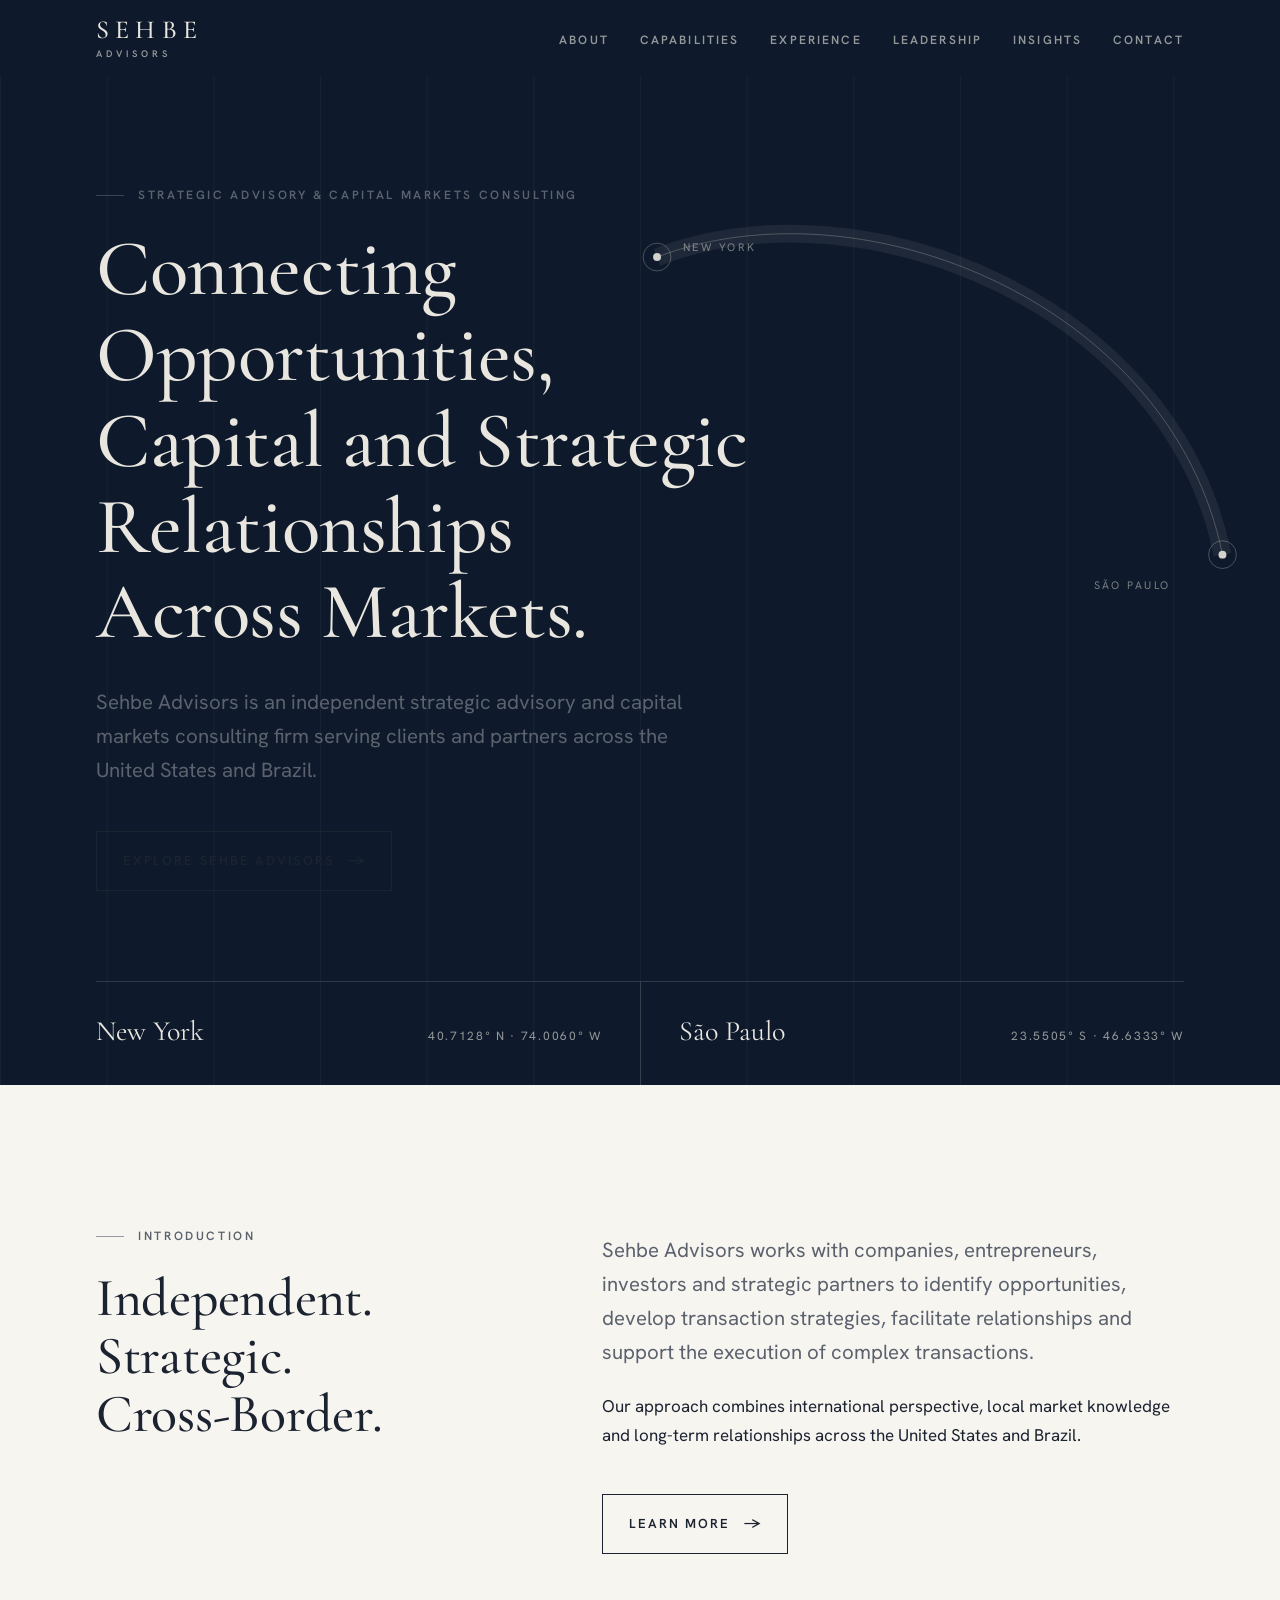
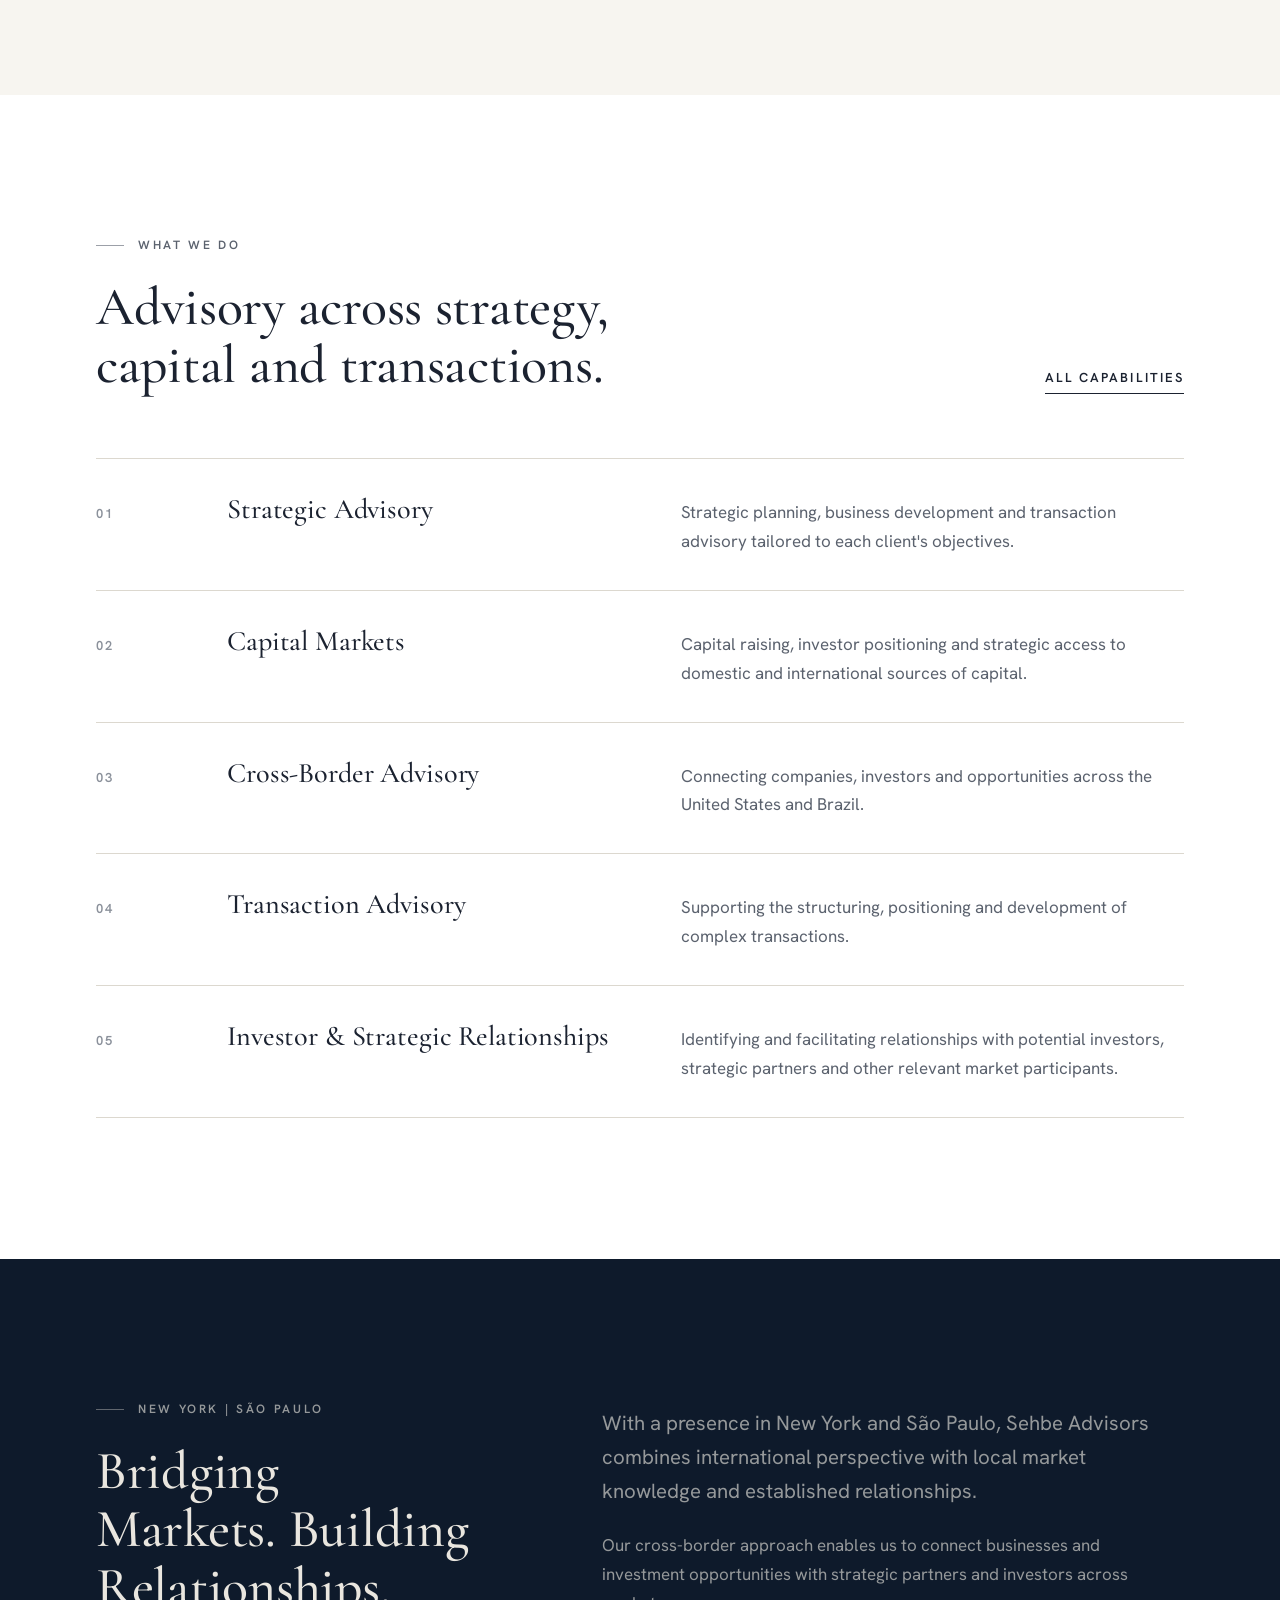
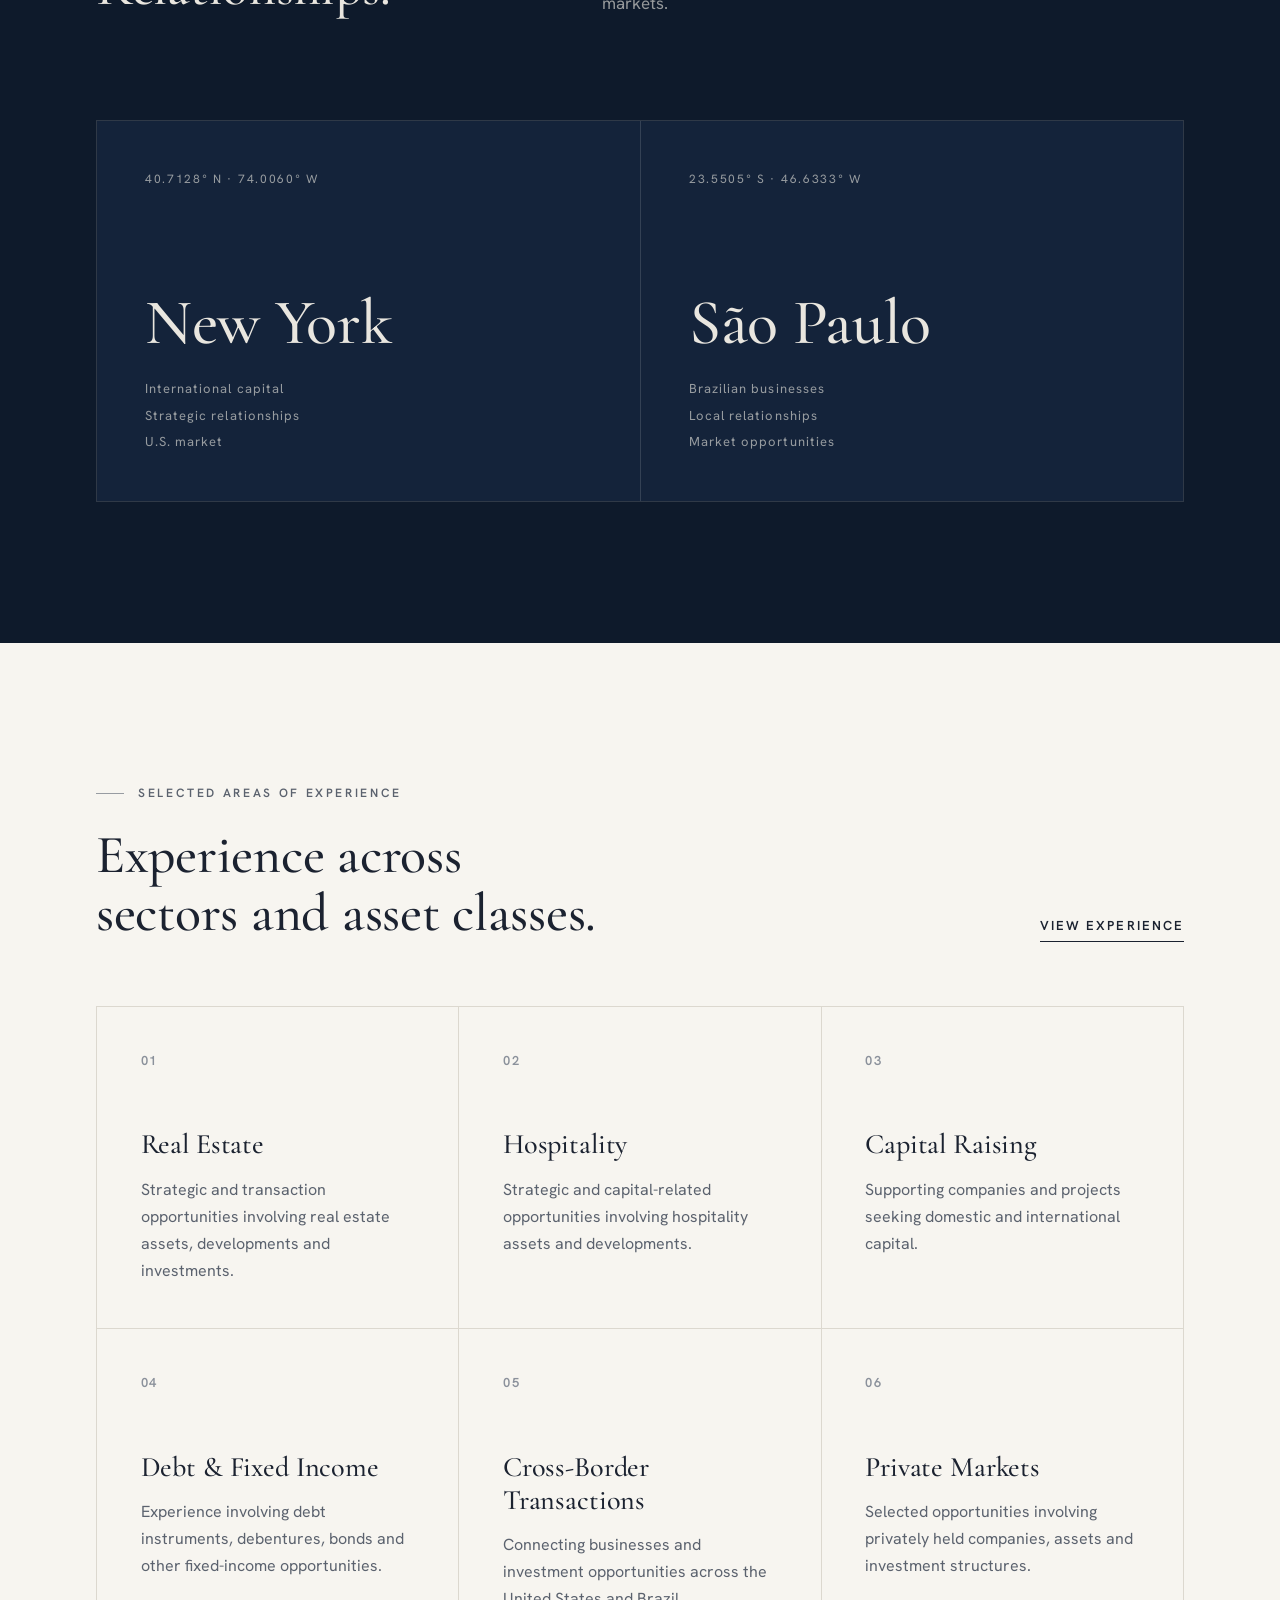
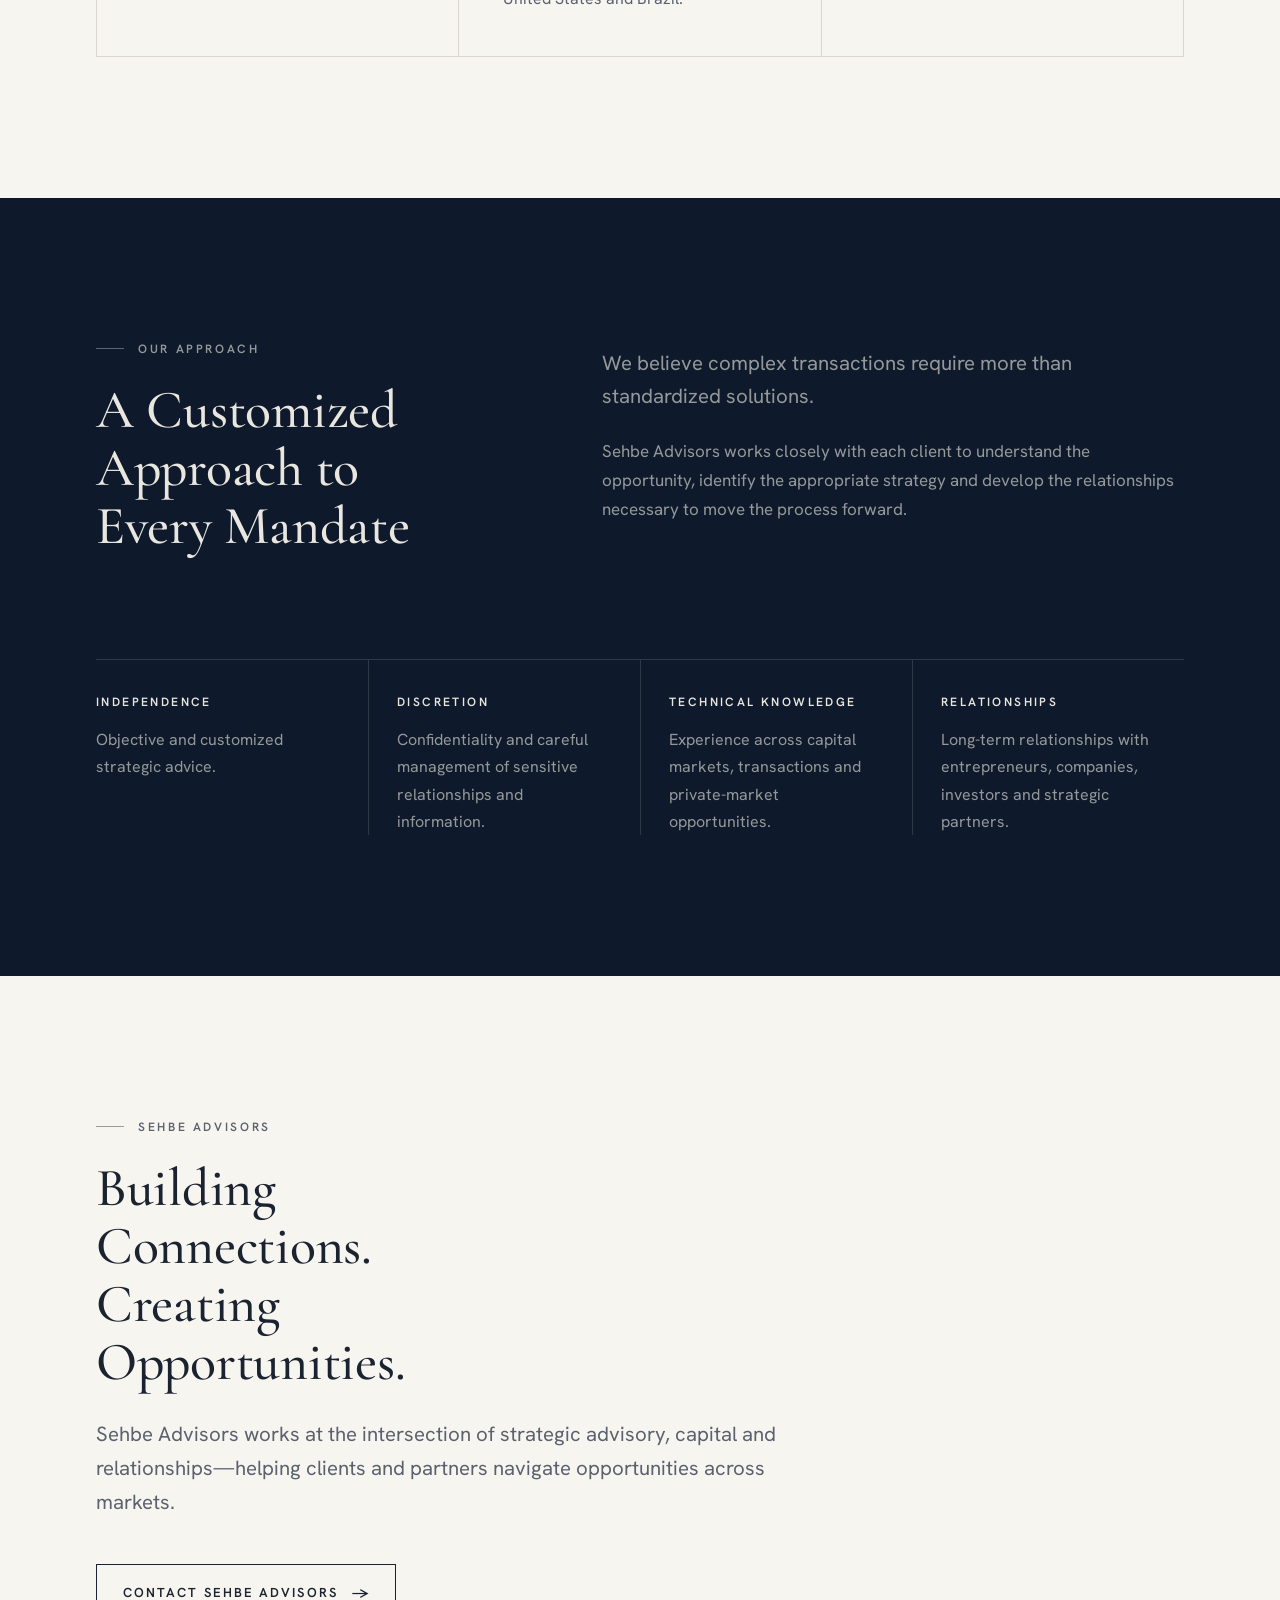
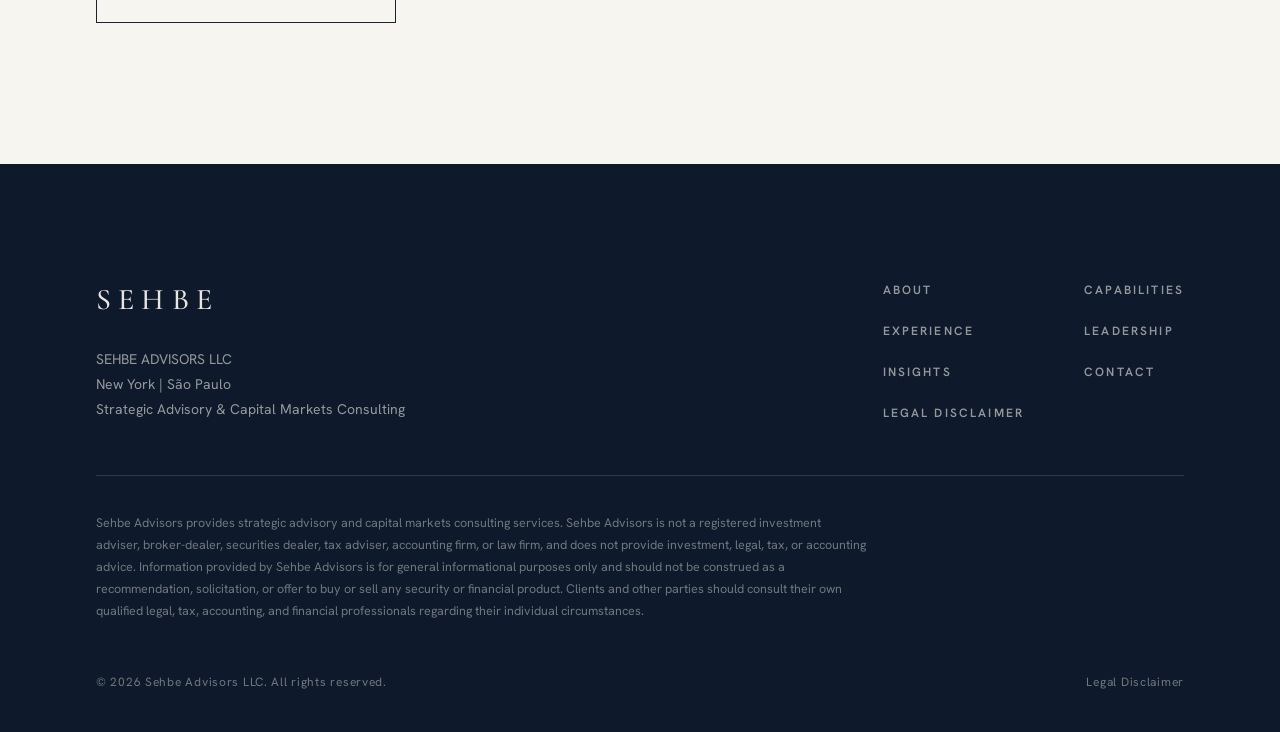
==== index.html @ ec067762 "Initial Sehbe Advisors site Co-Authored-By: Claude Opus 5.5 <noreply@anthropic.com>" ====
<!doctype html>
<html lang="en">
<head>
  <meta charset="utf-8">
  <meta name="viewport" content="width=device-width, initial-scale=1">
  <title>Sehbe Advisors | Strategic Advisory & Capital Markets Consulting</title>
  <meta name="description" content="Sehbe Advisors is an independent strategic advisory and capital markets consulting firm serving clients and partners across the United States and Brazil.">
  <meta property="og:title" content="Sehbe Advisors | Strategic Advisory & Capital Markets Consulting">
  <meta property="og:description" content="Sehbe Advisors is an independent strategic advisory and capital markets consulting firm serving clients and partners across the United States and Brazil.">
  <meta property="og:type" content="website">
  <meta name="theme-color" content="#0e1a2b">
  <link rel="icon" href="assets/favicon.svg" type="image/svg+xml">
  <link rel="preconnect" href="https://fonts.googleapis.com">
  <link rel="preconnect" href="https://fonts.gstatic.com" crossorigin>
  <link href="https://fonts.googleapis.com/css2?family=Cormorant+Garamond:wght@400;500;600&family=Hanken+Grotesk:wght@400;500;600&display=swap" rel="stylesheet">
  <link rel="stylesheet" href="assets/styles.css">
</head>
<body>
  <header class="site-header">
    <div class="wrap">
      <a class="brand" href="index.html" aria-label="Sehbe Advisors home">
        <span class="brand-name">SEHBE</span>
        <span class="brand-sub">ADVISORS</span>
      </a>
      <button class="menu-toggle" aria-label="Menu" aria-expanded="false" aria-controls="site-nav"><span></span><span></span><span></span></button>
      <nav class="nav" id="site-nav" aria-label="Primary">
        <ul>
          <li><a href="about.html">About</a></li>
          <li><a href="capabilities.html">Capabilities</a></li>
          <li><a href="experience.html">Experience</a></li>
          <li><a href="leadership.html">Leadership</a></li>
          <li><a href="insights.html">Insights</a></li>
          <li><a href="contact.html">Contact</a></li>
        </ul>
      </nav>
    </div>
  </header>

  <main>
    <section class="hero">
      <svg class="hero-arc" viewBox="0 0 800 520" fill="none" aria-hidden="true">
        <path d="M120 120 C 330 40, 640 170, 690 420" stroke="rgba(233,230,223,0.28)" stroke-width="1"/>
        <path d="M120 120 C 330 40, 640 170, 690 420" stroke="rgba(233,230,223,0.08)" stroke-width="18"/>
        <circle cx="120" cy="120" r="4" fill="#e9e6df"/>
        <circle cx="120" cy="120" r="14" stroke="rgba(233,230,223,0.3)"/>
        <circle cx="690" cy="420" r="4" fill="#e9e6df"/>
        <circle cx="690" cy="420" r="14" stroke="rgba(233,230,223,0.3)"/>
        <text x="146" y="114" fill="rgba(233,230,223,0.55)" font-family="Hanken Grotesk, sans-serif" font-size="11" letter-spacing="2.5">NEW YORK</text>
        <text x="560" y="455" fill="rgba(233,230,223,0.55)" font-family="Hanken Grotesk, sans-serif" font-size="11" letter-spacing="2.5">SÃO PAULO</text>
      </svg>
      <div class="wrap">
        <p class="eyebrow">Strategic Advisory &amp; Capital Markets Consulting</p>
        <h1>Connecting Opportunities, Capital and Strategic Relationships Across Markets.</h1>
        <p class="lead">Sehbe Advisors is an independent strategic advisory and capital markets consulting firm serving clients and partners across the United States and Brazil.</p>
        <a class="btn" href="#introduction">Explore Sehbe Advisors</a>
        <div class="hero-cities">
          <div><span class="city">New York</span><span class="coord">40.7128° N · 74.0060° W</span></div>
          <div><span class="city">São Paulo</span><span class="coord">23.5505° S · 46.6333° W</span></div>
        </div>
      </div>
    </section>

    <section class="section" id="introduction">
      <div class="wrap split">
        <div class="reveal">
          <p class="eyebrow">Introduction</p>
          <h2>Independent. Strategic. Cross-Border.</h2>
        </div>
        <div class="body reveal">
          <p class="lead">Sehbe Advisors works with companies, entrepreneurs, investors and strategic partners to identify opportunities, develop transaction strategies, facilitate relationships and support the execution of complex transactions.</p>
          <p>Our approach combines international perspective, local market knowledge and long-term relationships across the United States and Brazil.</p>
          <a class="btn" href="about.html">Learn More</a>
        </div>
      </div>
    </section>

    <section class="section white">
      <div class="wrap">
        <div class="section-head reveal">
          <div><p class="eyebrow">What We Do</p><h2>Advisory across strategy, capital and transactions.</h2></div>
          <a class="text-link" href="capabilities.html">All Capabilities</a>
        </div>
      <ul class="index-list">
        <li class="reveal"><span class="num">01</span><h3>Strategic Advisory</h3><p>Strategic planning, business development and transaction advisory tailored to each client's objectives.</p></li>
        <li class="reveal"><span class="num">02</span><h3>Capital Markets</h3><p>Capital raising, investor positioning and strategic access to domestic and international sources of capital.</p></li>
        <li class="reveal"><span class="num">03</span><h3>Cross-Border Advisory</h3><p>Connecting companies, investors and opportunities across the United States and Brazil.</p></li>
        <li class="reveal"><span class="num">04</span><h3>Transaction Advisory</h3><p>Supporting the structuring, positioning and development of complex transactions.</p></li>
        <li class="reveal"><span class="num">05</span><h3>Investor &amp; Strategic Relationships</h3><p>Identifying and facilitating relationships with potential investors, strategic partners and other relevant market participants.</p></li>
      </ul>
      </div>
    </section>

    <section class="section dark">
      <div class="wrap">
        <div class="split">
          <div class="reveal">
            <p class="eyebrow">New York | São Paulo</p>
            <h2>Bridging Markets. Building Relationships.</h2>
          </div>
          <div class="body reveal">
            <p class="lead">With a presence in New York and São Paulo, Sehbe Advisors combines international perspective with local market knowledge and established relationships.</p>
            <p style="color:var(--muted-on-dark)">Our cross-border approach enables us to connect businesses and investment opportunities with strategic partners and investors across markets.</p>
          </div>
        </div>
        <div class="cities reveal">
          <div class="city-panel">
            <span class="coord">40.7128° N · 74.0060° W</span>
            <div>
              <h3>New York</h3>
              <ul><li>International capital</li><li>Strategic relationships</li><li>U.S. market</li></ul>
            </div>
          </div>
          <div class="city-panel">
            <span class="coord">23.5505° S · 46.6333° W</span>
            <div>
              <h3>São Paulo</h3>
              <ul><li>Brazilian businesses</li><li>Local relationships</li><li>Market opportunities</li></ul>
            </div>
          </div>
        </div>
      </div>
    </section>

    <section class="section">
      <div class="wrap">
        <div class="section-head reveal">
          <div><p class="eyebrow">Selected Areas of Experience</p><h2>Experience across sectors and asset classes.</h2></div>
          <a class="text-link" href="experience.html">View Experience</a>
        </div>
      <div class="editorial-grid">
        <article class="reveal">
          <span class="num">01</span>
          <div><h3>Real Estate</h3><p>Strategic and transaction opportunities involving real estate assets, developments and investments.</p></div>
        </article>
        <article class="reveal">
          <span class="num">02</span>
          <div><h3>Hospitality</h3><p>Strategic and capital-related opportunities involving hospitality assets and developments.</p></div>
        </article>
        <article class="reveal">
          <span class="num">03</span>
          <div><h3>Capital Raising</h3><p>Supporting companies and projects seeking domestic and international capital.</p></div>
        </article>
        <article class="reveal">
          <span class="num">04</span>
          <div><h3>Debt &amp; Fixed Income</h3><p>Experience involving debt instruments, debentures, bonds and other fixed-income opportunities.</p></div>
        </article>
        <article class="reveal">
          <span class="num">05</span>
          <div><h3>Cross-Border Transactions</h3><p>Connecting businesses and investment opportunities across the United States and Brazil.</p></div>
        </article>
        <article class="reveal">
          <span class="num">06</span>
          <div><h3>Private Markets</h3><p>Selected opportunities involving privately held companies, assets and investment structures.</p></div>
        </article>
      </div>
      </div>
    </section>

    <section class="section dark">
      <div class="wrap">
        <div class="split">
          <div class="reveal">
            <p class="eyebrow">Our Approach</p>
            <h2>A Customized Approach to Every Mandate</h2>
          </div>
          <div class="body reveal">
            <p class="lead">We believe complex transactions require more than standardized solutions.</p>
            <p style="color:var(--muted-on-dark)">Sehbe Advisors works closely with each client to understand the opportunity, identify the appropriate strategy and develop the relationships necessary to move the process forward.</p>
          </div>
        </div>
      <div class="principles reveal">
        <div><span class="label">Independence</span><p>Objective and customized strategic advice.</p></div>
        <div><span class="label">Discretion</span><p>Confidentiality and careful management of sensitive relationships and information.</p></div>
        <div><span class="label">Technical Knowledge</span><p>Experience across capital markets, transactions and private-market opportunities.</p></div>
        <div><span class="label">Relationships</span><p>Long-term relationships with entrepreneurs, companies, investors and strategic partners.</p></div>
      </div>
      </div>
    </section>

    <section class="section closing">
      <div class="wrap reveal">
        <p class="eyebrow">Sehbe Advisors</p>
        <h2>Building Connections. Creating Opportunities.</h2>
        <p class="lead">Sehbe Advisors works at the intersection of strategic advisory, capital and relationships—helping clients and partners navigate opportunities across markets.</p>
        <a class="btn" href="contact.html">Contact Sehbe Advisors</a>
      </div>
    </section>

  </main>

  <footer class="site-footer">
    <div class="wrap">
      <div class="footer-top">
        <div>
          <span class="brand-name">SEHBE</span>
          <p class="footer-tag">SEHBE ADVISORS LLC<br>New York | São Paulo<br>Strategic Advisory &amp; Capital Markets Consulting</p>
        </div>
        <nav class="footer-nav" aria-label="Footer">
          <ul>
            <li><a href="about.html">About</a></li>
            <li><a href="capabilities.html">Capabilities</a></li>
            <li><a href="experience.html">Experience</a></li>
            <li><a href="leadership.html">Leadership</a></li>
            <li><a href="insights.html">Insights</a></li>
            <li><a href="contact.html">Contact</a></li>
            <li><a href="disclaimer.html">Legal Disclaimer</a></li>
          </ul>
        </nav>
      </div>
      <p class="footer-disclaimer">Sehbe Advisors provides strategic advisory and capital markets consulting services. Sehbe Advisors is not a registered investment adviser, broker-dealer, securities dealer, tax adviser, accounting firm, or law firm, and does not provide investment, legal, tax, or accounting advice. Information provided by Sehbe Advisors is for general informational purposes only and should not be construed as a recommendation, solicitation, or offer to buy or sell any security or financial product. Clients and other parties should consult their own qualified legal, tax, accounting, and financial professionals regarding their individual circumstances.</p>
      <div class="footer-bottom">
        <span>© 2026 Sehbe Advisors LLC. All rights reserved.</span>
        <a href="disclaimer.html">Legal Disclaimer</a>
      </div>
    </div>
  </footer>
  <script src="assets/main.js"></script>
</body>
</html>
---- assets/styles.css ----
/* Sehbe Advisors — site styles */
:root {
  --navy: #0e1a2b;
  --navy-2: #14233a;
  --ink: #1b2230;
  --paper: #f7f5f0;
  --white: #ffffff;
  --gray: #8b919b;
  --gray-2: #5b626e;
  --line: #dcd8cf;
  --line-dark: rgba(247, 245, 240, 0.14);
  --text-on-dark: #e9e6df;
  --muted-on-dark: rgba(233, 230, 223, 0.62);
  --serif: "Cormorant Garamond", "Times New Roman", Georgia, serif;
  --sans: "Hanken Grotesk", "Helvetica Neue", Arial, sans-serif;
  --wrap: 1200px;
  --gutter: clamp(20px, 5vw, 56px);
  --header-h: 76px;
}

*, *::before, *::after { box-sizing: border-box; }
html { -webkit-text-size-adjust: 100%; scroll-behavior: smooth; scroll-padding-top: var(--header-h); }
body {
  margin: 0;
  background: var(--paper);
  color: var(--ink);
  font-family: var(--sans);
  font-size: 17px;
  line-height: 1.7;
  -webkit-font-smoothing: antialiased;
}
img { max-width: 100%; display: block; }
a { color: inherit; }
p { margin: 0 0 1.1em; }
p:last-child { margin-bottom: 0; }

.wrap { max-width: var(--wrap); margin: 0 auto; padding: 0 var(--gutter); }

/* ---------- Type ---------- */
.eyebrow {
  font-family: var(--sans);
  font-size: 12px;
  font-weight: 600;
  letter-spacing: 0.22em;
  text-transform: uppercase;
  color: var(--gray-2);
  margin: 0 0 22px;
  display: flex;
  align-items: center;
  gap: 14px;
}
.eyebrow::before { content: ""; width: 28px; height: 1px; background: currentColor; opacity: 0.6; }
.dark .eyebrow { color: var(--muted-on-dark); }

h1, h2, h3 {
  font-family: var(--serif);
  font-weight: 500;
  letter-spacing: -0.005em;
  line-height: 1.08;
  margin: 0 0 0.5em;
  text-wrap: balance;
}
h1 { font-size: clamp(42px, 6.2vw, 80px); }
h2 { font-size: clamp(34px, 4.2vw, 54px); }
h3 { font-size: clamp(24px, 2.2vw, 30px); line-height: 1.18; }
.lead { font-size: clamp(18px, 1.6vw, 21px); line-height: 1.65; color: var(--gray-2); max-width: 62ch; }
.dark .lead { color: var(--muted-on-dark); }
.label {
  font-size: 12px;
  font-weight: 600;
  letter-spacing: 0.2em;
  text-transform: uppercase;
}

/* ---------- Buttons ---------- */
.btn {
  display: inline-flex;
  align-items: center;
  gap: 14px;
  font-size: 13px;
  font-weight: 600;
  letter-spacing: 0.16em;
  text-transform: uppercase;
  text-decoration: none;
  padding: 16px 26px;
  border: 1px solid var(--ink);
  color: var(--ink);
  transition: background 0.25s, color 0.25s, border-color 0.25s;
}
.btn::after { content: "→"; font-size: 15px; letter-spacing: 0; transition: transform 0.25s; }
.btn:hover { background: var(--ink); color: var(--paper); }
.btn:hover::after { transform: translateX(4px); }
.dark .btn { border-color: rgba(233, 230, 223, 0.5); color: var(--text-on-dark); }
.dark .btn:hover { background: var(--paper); color: var(--navy); border-color: var(--paper); }
.text-link {
  font-size: 13px; font-weight: 600; letter-spacing: 0.16em; text-transform: uppercase;
  text-decoration: none; border-bottom: 1px solid currentColor; padding-bottom: 4px;
}

/* ---------- Header ---------- */
.site-header {
  position: sticky; top: 0; z-index: 50;
  background: var(--navy);
  color: var(--text-on-dark);
  border-bottom: 1px solid transparent;
  transition: border-color 0.3s;
}
.site-header.scrolled { border-bottom-color: var(--line-dark); }
.site-header .wrap { display: flex; align-items: center; justify-content: space-between; height: var(--header-h); }
.brand { text-decoration: none; display: flex; flex-direction: column; line-height: 1; }
.brand-name { font-family: var(--serif); font-size: 26px; font-weight: 500; letter-spacing: 0.24em; }
.brand-sub { font-size: 9.5px; font-weight: 600; letter-spacing: 0.42em; margin-top: 6px; color: var(--muted-on-dark); }
.nav ul { list-style: none; margin: 0; padding: 0; display: flex; gap: clamp(18px, 2.4vw, 36px); }
.nav a {
  font-size: 12px; font-weight: 600; letter-spacing: 0.18em; text-transform: uppercase;
  text-decoration: none; color: var(--muted-on-dark); padding: 6px 0; position: relative; transition: color 0.2s;
}
.nav a::after {
  content: ""; position: absolute; left: 0; right: 0; bottom: 0; height: 1px; background: currentColor;
  transform: scaleX(0); transform-origin: left; transition: transform 0.3s;
}
.nav a:hover, .nav a[aria-current="page"] { color: var(--text-on-dark); }
.nav a:hover::after, .nav a[aria-current="page"]::after { transform: scaleX(1); }
.menu-toggle {
  display: none; background: none; border: 0; color: inherit; cursor: pointer;
  width: 44px; height: 44px; margin-right: -10px; position: relative;
}
.menu-toggle span { position: absolute; left: 11px; right: 11px; height: 1px; background: currentColor; transition: transform 0.3s, opacity 0.3s; }
.menu-toggle span:nth-child(1) { top: 16px; }
.menu-toggle span:nth-child(2) { top: 22px; }
.menu-toggle span:nth-child(3) { top: 28px; }
.menu-open .menu-toggle span:nth-child(1) { transform: translateY(6px) rotate(45deg); }
.menu-open .menu-toggle span:nth-child(2) { opacity: 0; }
.menu-open .menu-toggle span:nth-child(3) { transform: translateY(-6px) rotate(-45deg); }

/* ---------- Sections ---------- */
.section { padding: clamp(80px, 11vw, 150px) 0; }
.section + .section.tight-top { padding-top: 0; }
.dark { background: var(--navy); color: var(--text-on-dark); }
.white { background: var(--white); }
.rule { border: 0; border-top: 1px solid var(--line); margin: 0; }

.split { display: grid; grid-template-columns: 5fr 7fr; gap: clamp(40px, 7vw, 110px); align-items: start; }
.split .body { padding-top: 8px; }
.split .body .btn, .split .body .text-link { margin-top: 26px; }

/* ---------- Hero ---------- */
.hero {
  position: relative; overflow: hidden;
  background: var(--navy); color: var(--text-on-dark);
  min-height: calc(100svh - var(--header-h));
  display: flex; flex-direction: column; justify-content: flex-end;
  padding: clamp(80px, 12vh, 140px) 0 0;
}
/* Fine architectural grid */
.hero::before {
  content: ""; position: absolute; inset: 0; pointer-events: none;
  background-image: linear-gradient(to right, rgba(233,230,223,0.045) 1px, transparent 1px);
  background-size: calc(100% / 12) 100%;
}
/* Optional photo: add class "has-photo" and set --hero-img on .hero */
.hero.has-photo { background: linear-gradient(180deg, rgba(14,26,43,0.55), rgba(14,26,43,0.92)), var(--hero-img) center/cover no-repeat; }
.hero .wrap { position: relative; width: 100%; }
.hero h1 { max-width: 19ch; margin-bottom: 30px; }
.hero .lead { max-width: 54ch; margin-bottom: 44px; }
.hero-arc { position: absolute; right: -4%; top: 6%; width: min(62vw, 820px); opacity: 0.9; pointer-events: none; }
.hero-cities {
  position: relative; margin-top: clamp(70px, 10vh, 120px);
  border-top: 1px solid var(--line-dark);
  display: grid; grid-template-columns: 1fr 1fr;
}
.hero-cities > div { padding: 26px 0 30px; display: flex; justify-content: space-between; gap: 20px; align-items: baseline; }
.hero-cities > div + div { border-left: 1px solid var(--line-dark); padding-left: clamp(20px, 3vw, 40px); }
.hero-cities > div:first-child { padding-right: clamp(20px, 3vw, 40px); }
.hero-cities .city { font-family: var(--serif); font-size: clamp(22px, 2.2vw, 28px); }
.hero-cities .coord { font-size: 12px; letter-spacing: 0.14em; color: var(--muted-on-dark); white-space: nowrap; }

/* ---------- Page header (inner pages) ---------- */
.page-hero { background: var(--navy); color: var(--text-on-dark); padding: clamp(80px, 12vw, 150px) 0 clamp(60px, 8vw, 100px); position: relative; overflow: hidden; }
.page-hero::before {
  content: ""; position: absolute; inset: 0; pointer-events: none;
  background-image: linear-gradient(to right, rgba(233,230,223,0.04) 1px, transparent 1px);
  background-size: calc(100% / 12) 100%;
}
.page-hero .wrap { position: relative; }
.page-hero h1 { font-size: clamp(40px, 5.4vw, 70px); max-width: 20ch; margin-bottom: 0; }
.page-hero .lead { margin-top: 28px; }

/* ---------- Numbered list (What we do / Capabilities) ---------- */
.index-list { list-style: none; margin: 0; padding: 0; border-top: 1px solid var(--line); }
.index-list li {
  display: grid; grid-template-columns: 80px 1fr 1.25fr; gap: clamp(20px, 4vw, 60px);
  padding: 34px 0; border-bottom: 1px solid var(--line); align-items: baseline;
}
.index-list .num { font-size: 13px; font-weight: 600; letter-spacing: 0.14em; color: var(--gray); }
.index-list h3 { margin: 0; }
.index-list p { color: var(--gray-2); margin: 0; }
.section-head { display: flex; justify-content: space-between; align-items: end; gap: 30px; margin-bottom: clamp(40px, 5vw, 70px); flex-wrap: wrap; }
.section-head h2 { margin: 0; max-width: 22ch; }

/* ---------- Two cities ---------- */
.cities { display: grid; grid-template-columns: 1fr 1fr; margin-top: clamp(50px, 6vw, 80px); border: 1px solid var(--line-dark); }
.city-panel {
  position: relative; min-height: 380px; padding: clamp(28px, 4vw, 48px);
  display: flex; flex-direction: column; justify-content: space-between;
  background: var(--navy-2);
  background-size: cover; background-position: center;
}
.city-panel + .city-panel { border-left: 1px solid var(--line-dark); }
/* Optional photo: set style="--city-img:url(...)" and class "has-photo" */
.city-panel.has-photo { background-image: linear-gradient(180deg, rgba(14,26,43,0.2), rgba(14,26,43,0.88)), var(--city-img); }
.city-panel .coord { font-size: 12px; letter-spacing: 0.14em; color: var(--muted-on-dark); }
.city-panel h3 { font-size: clamp(40px, 5vw, 64px); margin: 0 0 18px; }
.city-panel ul { list-style: none; margin: 0; padding: 0; display: flex; flex-direction: column; gap: 4px; }
.city-panel li { font-size: 13px; letter-spacing: 0.08em; color: var(--muted-on-dark); }

/* ---------- Editorial grid (experience / insights) ---------- */
.editorial-grid {
  display: grid; grid-template-columns: repeat(3, 1fr);
  border-top: 1px solid var(--line); border-left: 1px solid var(--line);
}
.editorial-grid > article {
  padding: clamp(28px, 3.4vw, 46px); min-height: 280px;
  border-right: 1px solid var(--line); border-bottom: 1px solid var(--line);
  display: flex; flex-direction: column; justify-content: flex-start; gap: 56px;
  transition: background 0.3s;
}
.editorial-grid > article:hover { background: var(--white); }
.white .editorial-grid > article:hover { background: var(--paper); }
.editorial-grid .num { font-size: 13px; font-weight: 600; letter-spacing: 0.14em; color: var(--gray); }
.editorial-grid h3 { margin: 0 0 14px; }
.editorial-grid p { color: var(--gray-2); margin: 0; font-size: 16px; }
.editorial-grid.four { grid-template-columns: repeat(4, 1fr); }
.editorial-grid.four > article { min-height: 240px; }

/* ---------- Principles ---------- */
.principles { display: grid; grid-template-columns: repeat(4, 1fr); gap: 0; margin-top: clamp(50px, 6vw, 80px); border-top: 1px solid var(--line-dark); }
.principles > div { padding: 32px 28px 0 0; }
.principles > div + div { padding-left: 28px; border-left: 1px solid var(--line-dark); }
.principles .label { color: var(--text-on-dark); display: block; margin-bottom: 14px; }
.principles p { color: var(--muted-on-dark); font-size: 16px; }
.light-principles { border-top-color: var(--line); }
.light-principles > div + div { border-left-color: var(--line); }
.light-principles .label { color: var(--ink); }
.light-principles p { color: var(--gray-2); }

/* ---------- Philosophy ---------- */
.philosophy { font-family: var(--serif); font-size: clamp(30px, 3.8vw, 50px); line-height: 1.2; margin: 0; }
.philosophy span { display: block; }
.philosophy span:nth-child(2) { padding-left: 1.4em; }
.philosophy span:nth-child(3) { padding-left: 2.8em; }

/* ---------- Closing CTA ---------- */
.closing { text-align: left; }
.closing h2 { max-width: 16ch; }
.closing .lead { margin-bottom: 44px; }

/* ---------- Leadership ---------- */
.leader { display: grid; grid-template-columns: 4fr 7fr; gap: clamp(40px, 7vw, 110px); align-items: start; }
.portrait {
  position: sticky; top: calc(var(--header-h) + 40px);
  aspect-ratio: 4 / 5; background: var(--navy-2); color: var(--muted-on-dark);
  display: flex; align-items: center; justify-content: center; overflow: hidden;
}
.portrait img { width: 100%; height: 100%; object-fit: cover; }
.portrait .monogram { font-family: var(--serif); font-size: 96px; letter-spacing: 0.08em; color: rgba(233,230,223,0.28); }
.leader-meta { margin-bottom: 40px; padding-bottom: 32px; border-bottom: 1px solid var(--line); }
.leader-meta h2 { margin-bottom: 8px; }
.leader-meta .label { color: var(--gray-2); }
.leader-bio p { font-size: 18px; line-height: 1.75; }
.leader-bio p:first-child { font-family: var(--serif); font-size: clamp(23px, 2vw, 27px); line-height: 1.45; color: var(--ink); }

/* ---------- Contact ---------- */
.contact-card { border-top: 1px solid var(--line); }
.contact-card .row { display: grid; grid-template-columns: 140px 1fr; gap: 20px; padding: 22px 0; border-bottom: 1px solid var(--line); align-items: baseline; }
.contact-card .row .label { color: var(--gray); }
.contact-card a { text-decoration: none; border-bottom: 1px solid transparent; transition: border-color 0.2s; }
.contact-card a:hover { border-bottom-color: currentColor; }
.contact-card .big { font-family: var(--serif); font-size: clamp(22px, 2vw, 28px); line-height: 1.3; }

/* ---------- Legal ---------- */
.legal { max-width: 74ch; }
.legal p { color: var(--gray-2); }

/* ---------- Footer ---------- */
.site-footer { background: var(--navy); color: var(--text-on-dark); padding: clamp(70px, 9vw, 110px) 0 40px; }
.footer-top { display: grid; grid-template-columns: 1fr 1fr; gap: 50px; padding-bottom: 50px; border-bottom: 1px solid var(--line-dark); }
.footer-top .brand-name { font-size: 30px; }
.footer-tag { margin-top: 22px; color: var(--muted-on-dark); font-size: 14px; line-height: 1.8; }
.footer-nav ul { list-style: none; margin: 0; padding: 0; display: grid; grid-template-columns: repeat(2, max-content); gap: 12px 60px; justify-content: end; }
.footer-nav a { font-size: 12px; font-weight: 600; letter-spacing: 0.18em; text-transform: uppercase; text-decoration: none; color: var(--muted-on-dark); transition: color 0.2s; }
.footer-nav a:hover { color: var(--text-on-dark); }
.footer-disclaimer { padding: 36px 0; font-size: 12.5px; line-height: 1.75; color: rgba(233,230,223,0.45); max-width: 110ch; }
.footer-bottom { display: flex; justify-content: space-between; gap: 20px; flex-wrap: wrap; font-size: 12px; letter-spacing: 0.06em; color: rgba(233,230,223,0.45); }
.footer-bottom a { text-decoration: none; }
.footer-bottom a:hover { color: var(--text-on-dark); }

/* ---------- Reveal ---------- */
.reveal { opacity: 0; transform: translateY(18px); transition: opacity 0.9s ease, transform 0.9s ease; }
.reveal.in { opacity: 1; transform: none; }
@media (prefers-reduced-motion: reduce) {
  .reveal { opacity: 1; transform: none; transition: none; }
  html { scroll-behavior: auto; }
}

/* ---------- Responsive ---------- */
@media (max-width: 1080px) {
  .editorial-grid.four { grid-template-columns: repeat(2, 1fr); }
  .principles { grid-template-columns: repeat(2, 1fr); }
  .principles > div:nth-child(3) { padding-left: 0; border-left: 0; }
  .principles > div:nth-child(n+3) { padding-top: 40px; }
}
@media (max-width: 960px) {
  :root { --header-h: 68px; }
  .menu-toggle { display: block; }
  .nav {
    position: fixed; inset: var(--header-h) 0 0 0; background: var(--navy);
    padding: 30px var(--gutter); opacity: 0; visibility: hidden; transition: opacity 0.3s, visibility 0.3s;
    border-top: 1px solid var(--line-dark);
  }
  .menu-open .nav { opacity: 1; visibility: visible; }
  .nav ul { flex-direction: column; gap: 0; }
  .nav li { border-bottom: 1px solid var(--line-dark); }
  .nav a { display: block; padding: 20px 0; font-size: 13px; }
  .nav a::after { display: none; }
  .split, .leader { grid-template-columns: 1fr; }
  .portrait { position: relative; top: 0; max-width: 420px; }
  .editorial-grid { grid-template-columns: repeat(2, 1fr); }
  .index-list li { grid-template-columns: 60px 1fr; }
  .index-list li p { grid-column: 2; }
  .hero-arc { display: none; }
  .footer-top { grid-template-columns: 1fr; }
  .footer-nav ul { justify-content: start; }
}
@media (max-width: 640px) {
  body { font-size: 16px; }
  .brand-name { font-size: 22px; }
  .editorial-grid, .editorial-grid.four { grid-template-columns: 1fr; }
  .editorial-grid > article { min-height: 0; }
  .cities { grid-template-columns: 1fr; }
  .city-panel { min-height: 300px; }
  .city-panel + .city-panel { border-left: 0; border-top: 1px solid var(--line-dark); }
  .principles { grid-template-columns: 1fr; }
  .principles > div, .principles > div + div { padding: 28px 0; border-left: 0; border-bottom: 1px solid var(--line-dark); }
  .light-principles > div, .light-principles > div + div { border-bottom-color: var(--line); }
  .hero-cities { grid-template-columns: 1fr; }
  .hero-cities > div, .hero-cities > div + div, .hero-cities > div:first-child { padding: 20px 0; border-left: 0; }
  .hero-cities > div + div { border-top: 1px solid var(--line-dark); }
  .index-list li { grid-template-columns: 1fr; gap: 10px; padding: 28px 0; }
  .index-list li p { grid-column: 1; }
  .contact-card .row { grid-template-columns: 1fr; gap: 4px; }
  .philosophy span:nth-child(n) { padding-left: 0; }
  .footer-nav ul { grid-template-columns: 1fr 1fr; gap: 14px 30px; }
}
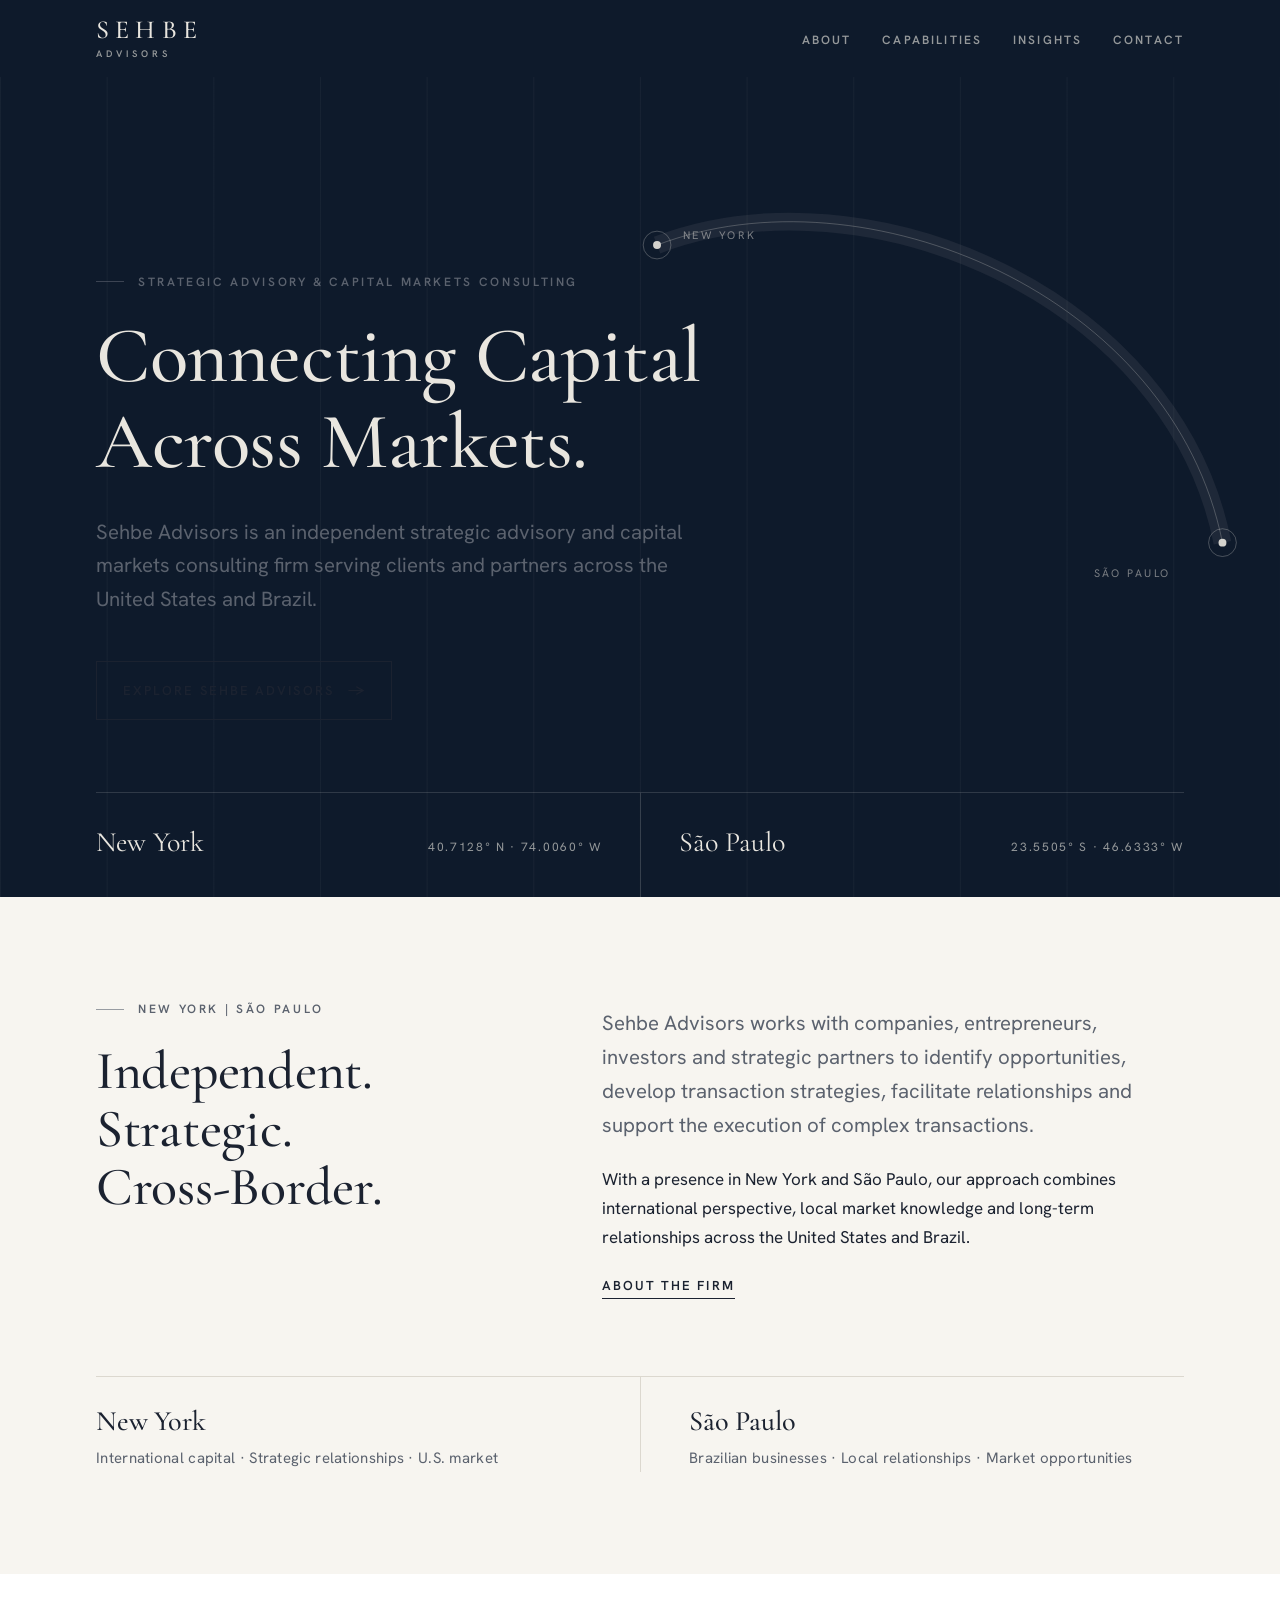
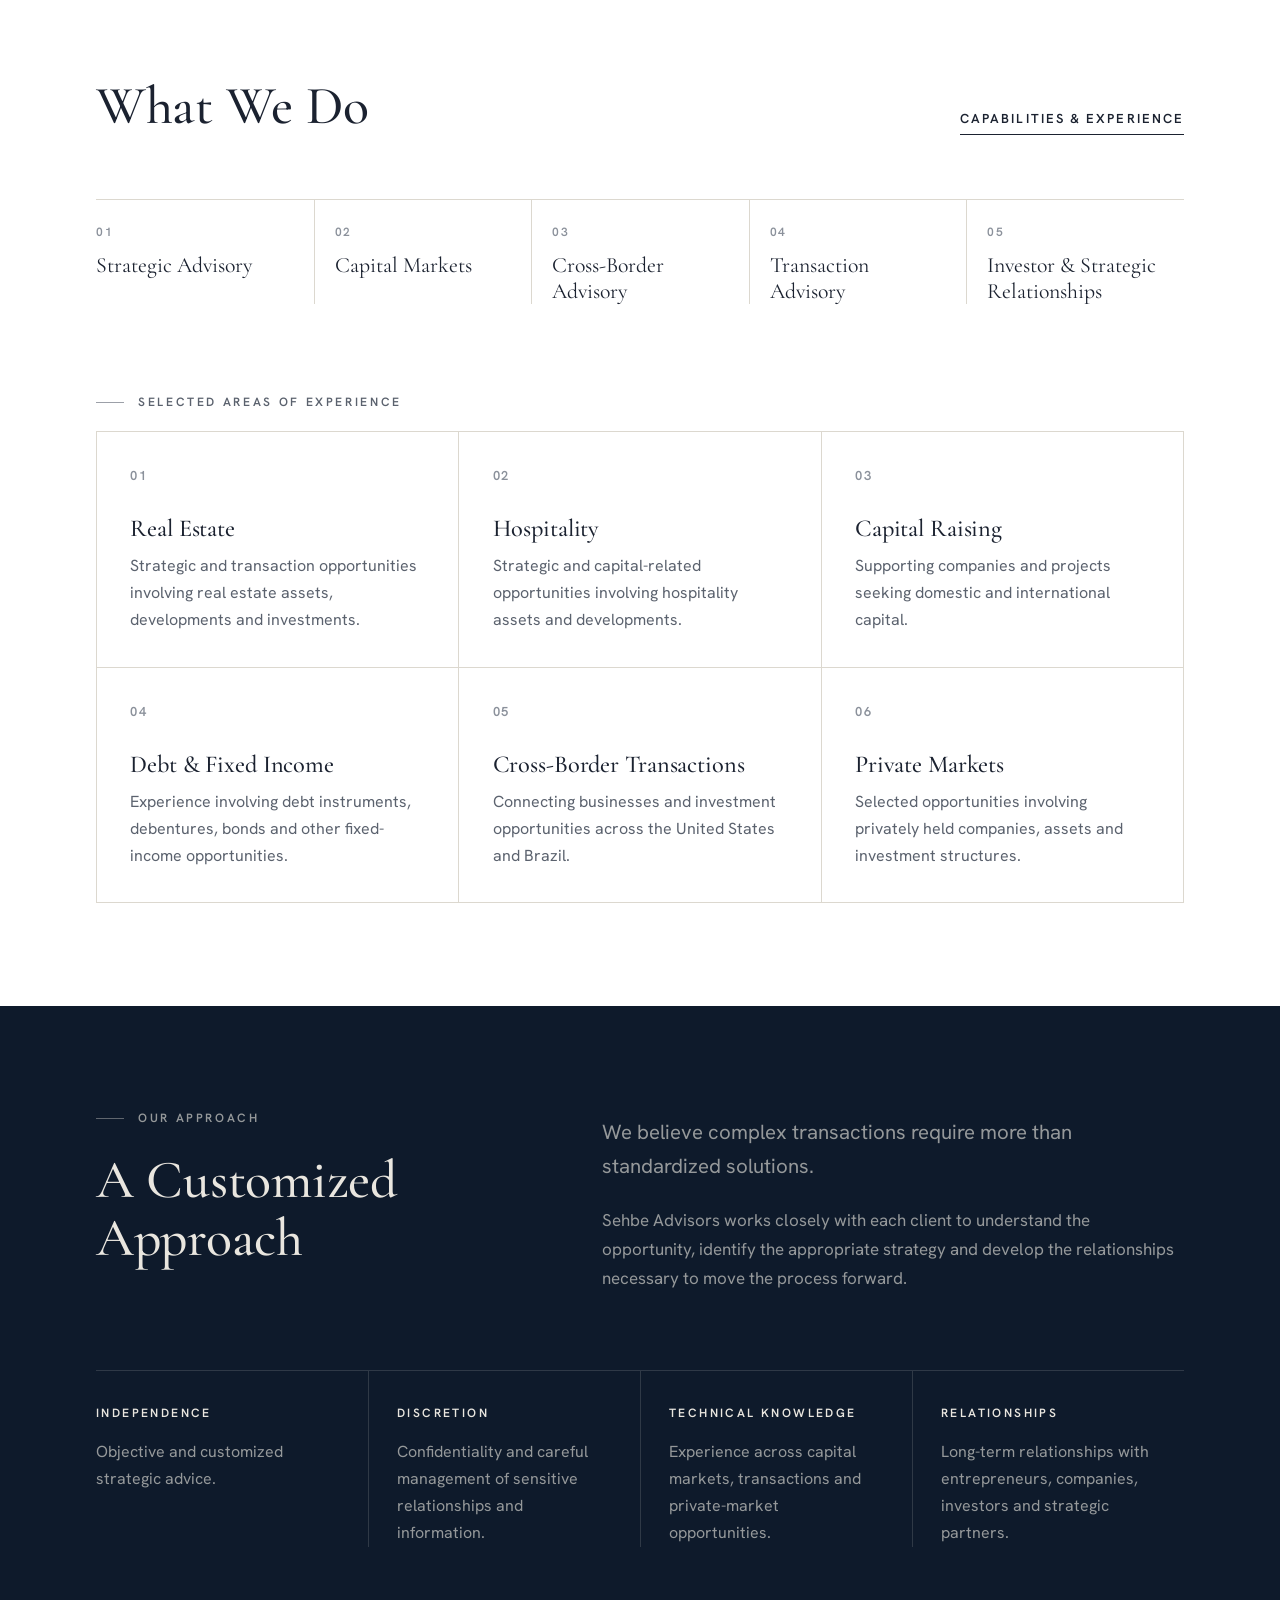
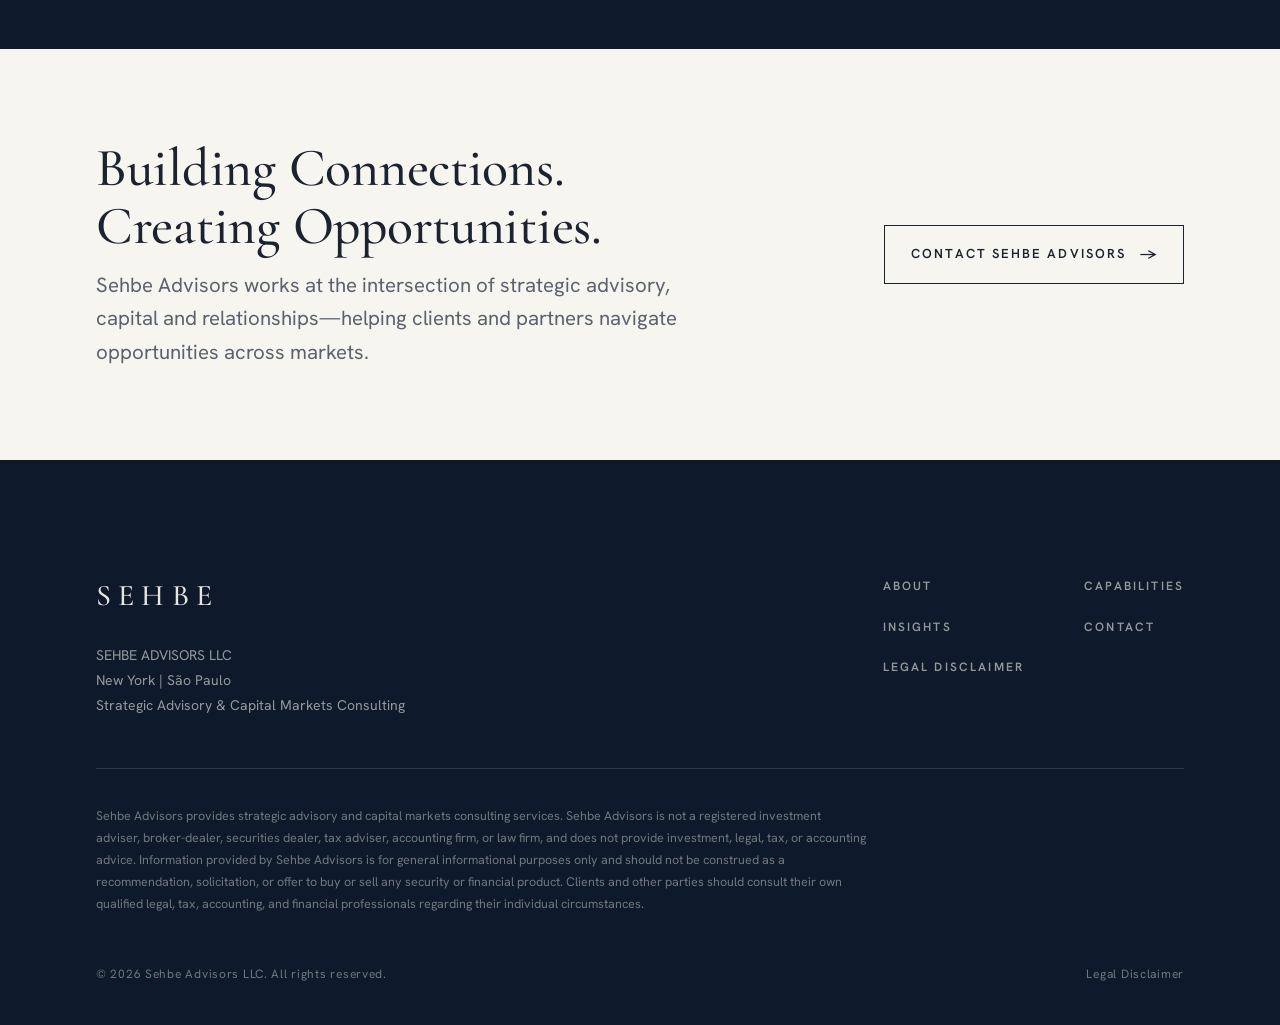
==== commit 2766b6af: "Simplify nav, merge pages, tighten headlines and homepage - Merge Capabilities + Experience, and Lea" ====
--- a/index.html
+++ b/index.html
@@ -27,8 +27,6 @@
         <ul>
           <li><a href="about.html">About</a></li>
           <li><a href="capabilities.html">Capabilities</a></li>
-          <li><a href="experience.html">Experience</a></li>
-          <li><a href="leadership.html">Leadership</a></li>
           <li><a href="insights.html">Insights</a></li>
           <li><a href="contact.html">Contact</a></li>
         </ul>
@@ -50,7 +48,7 @@
       </svg>
       <div class="wrap">
         <p class="eyebrow">Strategic Advisory &amp; Capital Markets Consulting</p>
-        <h1>Connecting Opportunities, Capital and Strategic Relationships Across Markets.</h1>
+        <h1>Connecting Capital Across Markets.</h1>
         <p class="lead">Sehbe Advisors is an independent strategic advisory and capital markets consulting firm serving clients and partners across the United States and Brazil.</p>
         <a class="btn" href="#introduction">Explore Sehbe Advisors</a>
         <div class="hero-cities">
@@ -61,15 +59,21 @@
     </section>
 
     <section class="section" id="introduction">
-      <div class="wrap split">
-        <div class="reveal">
-          <p class="eyebrow">Introduction</p>
-          <h2>Independent. Strategic. Cross-Border.</h2>
+      <div class="wrap">
+        <div class="split">
+          <div class="reveal">
+            <p class="eyebrow">New York | São Paulo</p>
+            <h2>Independent. Strategic. Cross-Border.</h2>
+          </div>
+          <div class="body reveal">
+            <p class="lead">Sehbe Advisors works with companies, entrepreneurs, investors and strategic partners to identify opportunities, develop transaction strategies, facilitate relationships and support the execution of complex transactions.</p>
+            <p>With a presence in New York and São Paulo, our approach combines international perspective, local market knowledge and long-term relationships across the United States and Brazil.</p>
+            <a class="text-link" href="about.html">About the Firm</a>
+          </div>
         </div>
-        <div class="body reveal">
-          <p class="lead">Sehbe Advisors works with companies, entrepreneurs, investors and strategic partners to identify opportunities, develop transaction strategies, facilitate relationships and support the execution of complex transactions.</p>
-          <p>Our approach combines international perspective, local market knowledge and long-term relationships across the United States and Brazil.</p>
-          <a class="btn" href="about.html">Learn More</a>
+        <div class="city-strip reveal">
+          <div><h3>New York</h3><p>International capital · Strategic relationships · U.S. market</p></div>
+          <div><h3>São Paulo</h3><p>Brazilian businesses · Local relationships · Market opportunities</p></div>
         </div>
       </div>
     </section>
@@ -77,57 +81,18 @@
     <section class="section white">
       <div class="wrap">
         <div class="section-head reveal">
-          <div><p class="eyebrow">What We Do</p><h2>Advisory across strategy, capital and transactions.</h2></div>
-          <a class="text-link" href="capabilities.html">All Capabilities</a>
+          <h2>What We Do</h2>
+          <a class="text-link" href="capabilities.html">Capabilities &amp; Experience</a>
         </div>
-      <ul class="index-list">
-        <li class="reveal"><span class="num">01</span><h3>Strategic Advisory</h3><p>Strategic planning, business development and transaction advisory tailored to each client's objectives.</p></li>
-        <li class="reveal"><span class="num">02</span><h3>Capital Markets</h3><p>Capital raising, investor positioning and strategic access to domestic and international sources of capital.</p></li>
-        <li class="reveal"><span class="num">03</span><h3>Cross-Border Advisory</h3><p>Connecting companies, investors and opportunities across the United States and Brazil.</p></li>
-        <li class="reveal"><span class="num">04</span><h3>Transaction Advisory</h3><p>Supporting the structuring, positioning and development of complex transactions.</p></li>
-        <li class="reveal"><span class="num">05</span><h3>Investor &amp; Strategic Relationships</h3><p>Identifying and facilitating relationships with potential investors, strategic partners and other relevant market participants.</p></li>
-      </ul>
-      </div>
-    </section>
-
-    <section class="section dark">
-      <div class="wrap">
-        <div class="split">
-          <div class="reveal">
-            <p class="eyebrow">New York | São Paulo</p>
-            <h2>Bridging Markets. Building Relationships.</h2>
-          </div>
-          <div class="body reveal">
-            <p class="lead">With a presence in New York and São Paulo, Sehbe Advisors combines international perspective with local market knowledge and established relationships.</p>
-            <p style="color:var(--muted-on-dark)">Our cross-border approach enables us to connect businesses and investment opportunities with strategic partners and investors across markets.</p>
-          </div>
-        </div>
-        <div class="cities reveal">
-          <div class="city-panel">
-            <span class="coord">40.7128° N · 74.0060° W</span>
-            <div>
-              <h3>New York</h3>
-              <ul><li>International capital</li><li>Strategic relationships</li><li>U.S. market</li></ul>
-            </div>
-          </div>
-          <div class="city-panel">
-            <span class="coord">23.5505° S · 46.6333° W</span>
-            <div>
-              <h3>São Paulo</h3>
-              <ul><li>Brazilian businesses</li><li>Local relationships</li><li>Market opportunities</li></ul>
-            </div>
-          </div>
-        </div>
-      </div>
-    </section>
-
-    <section class="section">
-      <div class="wrap">
-        <div class="section-head reveal">
-          <div><p class="eyebrow">Selected Areas of Experience</p><h2>Experience across sectors and asset classes.</h2></div>
-          <a class="text-link" href="experience.html">View Experience</a>
-        </div>
-      <div class="editorial-grid">
+        <ul class="service-row reveal">
+          <li><span class="num">01</span><span class="name">Strategic Advisory</span></li>
+          <li><span class="num">02</span><span class="name">Capital Markets</span></li>
+          <li><span class="num">03</span><span class="name">Cross-Border Advisory</span></li>
+          <li><span class="num">04</span><span class="name">Transaction Advisory</span></li>
+          <li><span class="num">05</span><span class="name">Investor &amp; Strategic Relationships</span></li>
+        </ul>
+        <p class="eyebrow sub-eyebrow reveal">Selected Areas of Experience</p>
+      <div class="editorial-grid compact">
         <article class="reveal">
           <span class="num">01</span>
           <div><h3>Real Estate</h3><p>Strategic and transaction opportunities involving real estate assets, developments and investments.</p></div>
@@ -161,7 +126,7 @@
         <div class="split">
           <div class="reveal">
             <p class="eyebrow">Our Approach</p>
-            <h2>A Customized Approach to Every Mandate</h2>
+            <h2>A Customized Approach</h2>
           </div>
           <div class="body reveal">
             <p class="lead">We believe complex transactions require more than standardized solutions.</p>
@@ -177,11 +142,12 @@
       </div>
     </section>
 
-    <section class="section closing">
+    <section class="closing-band">
       <div class="wrap reveal">
-        <p class="eyebrow">Sehbe Advisors</p>
-        <h2>Building Connections. Creating Opportunities.</h2>
-        <p class="lead">Sehbe Advisors works at the intersection of strategic advisory, capital and relationships—helping clients and partners navigate opportunities across markets.</p>
+        <div>
+          <h2>Building Connections. Creating Opportunities.</h2>
+          <p class="lead">Sehbe Advisors works at the intersection of strategic advisory, capital and relationships—helping clients and partners navigate opportunities across markets.</p>
+        </div>
         <a class="btn" href="contact.html">Contact Sehbe Advisors</a>
       </div>
     </section>
@@ -199,8 +165,6 @@
           <ul>
             <li><a href="about.html">About</a></li>
             <li><a href="capabilities.html">Capabilities</a></li>
-            <li><a href="experience.html">Experience</a></li>
-            <li><a href="leadership.html">Leadership</a></li>
             <li><a href="insights.html">Insights</a></li>
             <li><a href="contact.html">Contact</a></li>
             <li><a href="disclaimer.html">Legal Disclaimer</a></li>
--- a/assets/styles.css
+++ b/assets/styles.css
@@ -352,3 +352,59 @@
   .philosophy span:nth-child(n) { padding-left: 0; }
   .footer-nav ul { grid-template-columns: 1fr 1fr; gap: 14px 30px; }
 }
+
+/* ---------- v2: compact homepage + merged pages ---------- */
+.section { padding: clamp(64px, 8vw, 112px) 0; }
+.hero { min-height: min(calc(100svh - var(--header-h)), 820px); padding-top: clamp(64px, 10vh, 120px); }
+.hero h1 { max-width: 17ch; }
+.hero-cities { margin-top: clamp(56px, 8vh, 96px); }
+
+.city-strip { display: grid; grid-template-columns: 1fr 1fr; margin-top: clamp(48px, 6vw, 80px); border-top: 1px solid var(--line); }
+.city-strip > div { padding: 28px 0 0; }
+.city-strip > div + div { padding-left: clamp(20px, 4vw, 48px); border-left: 1px solid var(--line); }
+.city-strip > div:first-child { padding-right: clamp(20px, 4vw, 48px); }
+.city-strip h3 { margin: 0 0 8px; }
+.city-strip p { color: var(--gray-2); font-size: 15px; letter-spacing: 0.02em; }
+
+.service-row { list-style: none; margin: 0 0 clamp(56px, 7vw, 88px); padding: 0; display: grid; grid-template-columns: repeat(5, 1fr); border-top: 1px solid var(--line); }
+.service-row li { padding: 22px 20px 0 0; display: flex; flex-direction: column; gap: 10px; }
+.service-row li + li { padding-left: 20px; border-left: 1px solid var(--line); }
+.service-row .num { font-size: 12px; font-weight: 600; letter-spacing: 0.14em; color: var(--gray); }
+.service-row .name { font-family: var(--serif); font-size: clamp(20px, 1.7vw, 24px); line-height: 1.2; }
+.sub-eyebrow { margin-bottom: 18px; }
+
+.editorial-grid.compact > article { min-height: 0; gap: 28px; padding: clamp(24px, 2.6vw, 34px); }
+.editorial-grid.compact h3 { font-size: clamp(22px, 1.9vw, 26px); margin-bottom: 8px; }
+
+.sector-list { list-style: none; margin: 0; padding: 0; border-top: 1px solid var(--line-dark); }
+.sector-list li { display: grid; grid-template-columns: minmax(180px, 2fr) 3fr; gap: 24px; padding: 20px 0; border-bottom: 1px solid var(--line-dark); align-items: baseline; }
+.sector-list .name { font-family: var(--serif); font-size: clamp(21px, 1.8vw, 25px); line-height: 1.2; }
+.sector-list .desc { color: var(--muted-on-dark); font-size: 15px; }
+
+.closing-band { padding: clamp(56px, 7vw, 96px) 0; }
+.closing-band .wrap { display: flex; justify-content: space-between; align-items: center; gap: 40px; }
+.closing-band h2 { margin-bottom: 14px; }
+.closing-band .lead { max-width: 56ch; }
+.closing-band .btn { flex-shrink: 0; }
+
+.leader-meta .eyebrow { margin-bottom: 14px; }
+.leader-meta { margin-bottom: 0; padding-bottom: 28px; border-bottom: 0; }
+.contact-actions { display: flex; align-items: center; gap: 28px; flex-wrap: wrap; margin: 32px 0 56px; }
+.leader-bio { padding-top: 40px; border-top: 1px solid var(--line); }
+
+@media (max-width: 960px) {
+  .service-row { grid-template-columns: 1fr 1fr; }
+  .service-row li, .service-row li + li { padding: 18px 0; border-left: 0; border-bottom: 1px solid var(--line); }
+  .service-row li:nth-child(odd) { padding-right: 16px; }
+  .service-row li:nth-child(even) { padding-left: 16px; border-left: 1px solid var(--line); }
+  .closing-band .wrap { flex-direction: column; align-items: flex-start; }
+}
+@media (max-width: 640px) {
+  .hero { min-height: 0; }
+  .city-strip { grid-template-columns: 1fr; }
+  .city-strip > div, .city-strip > div + div, .city-strip > div:first-child { padding: 22px 0; border-left: 0; }
+  .city-strip > div + div { border-top: 1px solid var(--line); }
+  .service-row { grid-template-columns: 1fr; }
+  .service-row li, .service-row li:nth-child(n) { padding: 16px 0; border-left: 0; flex-direction: row; gap: 16px; align-items: baseline; }
+  .sector-list li { grid-template-columns: 1fr; gap: 6px; }
+}
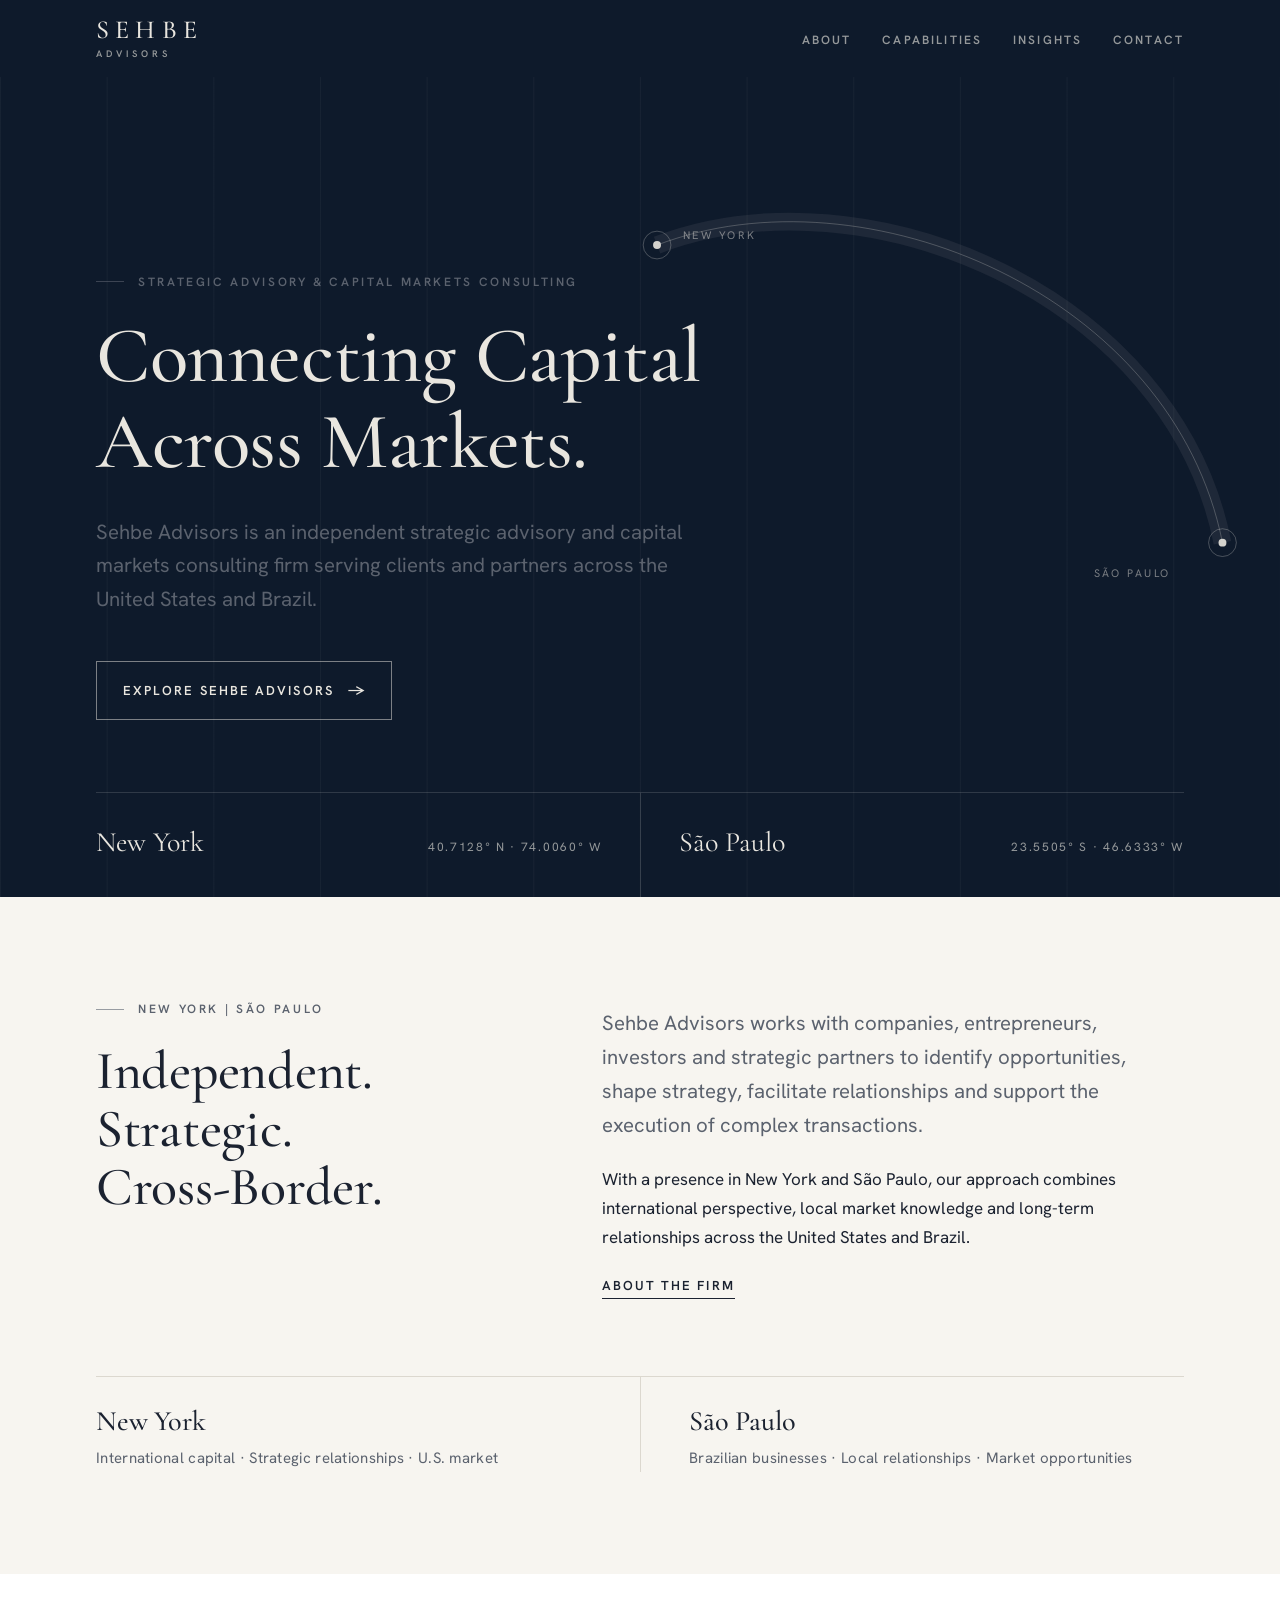
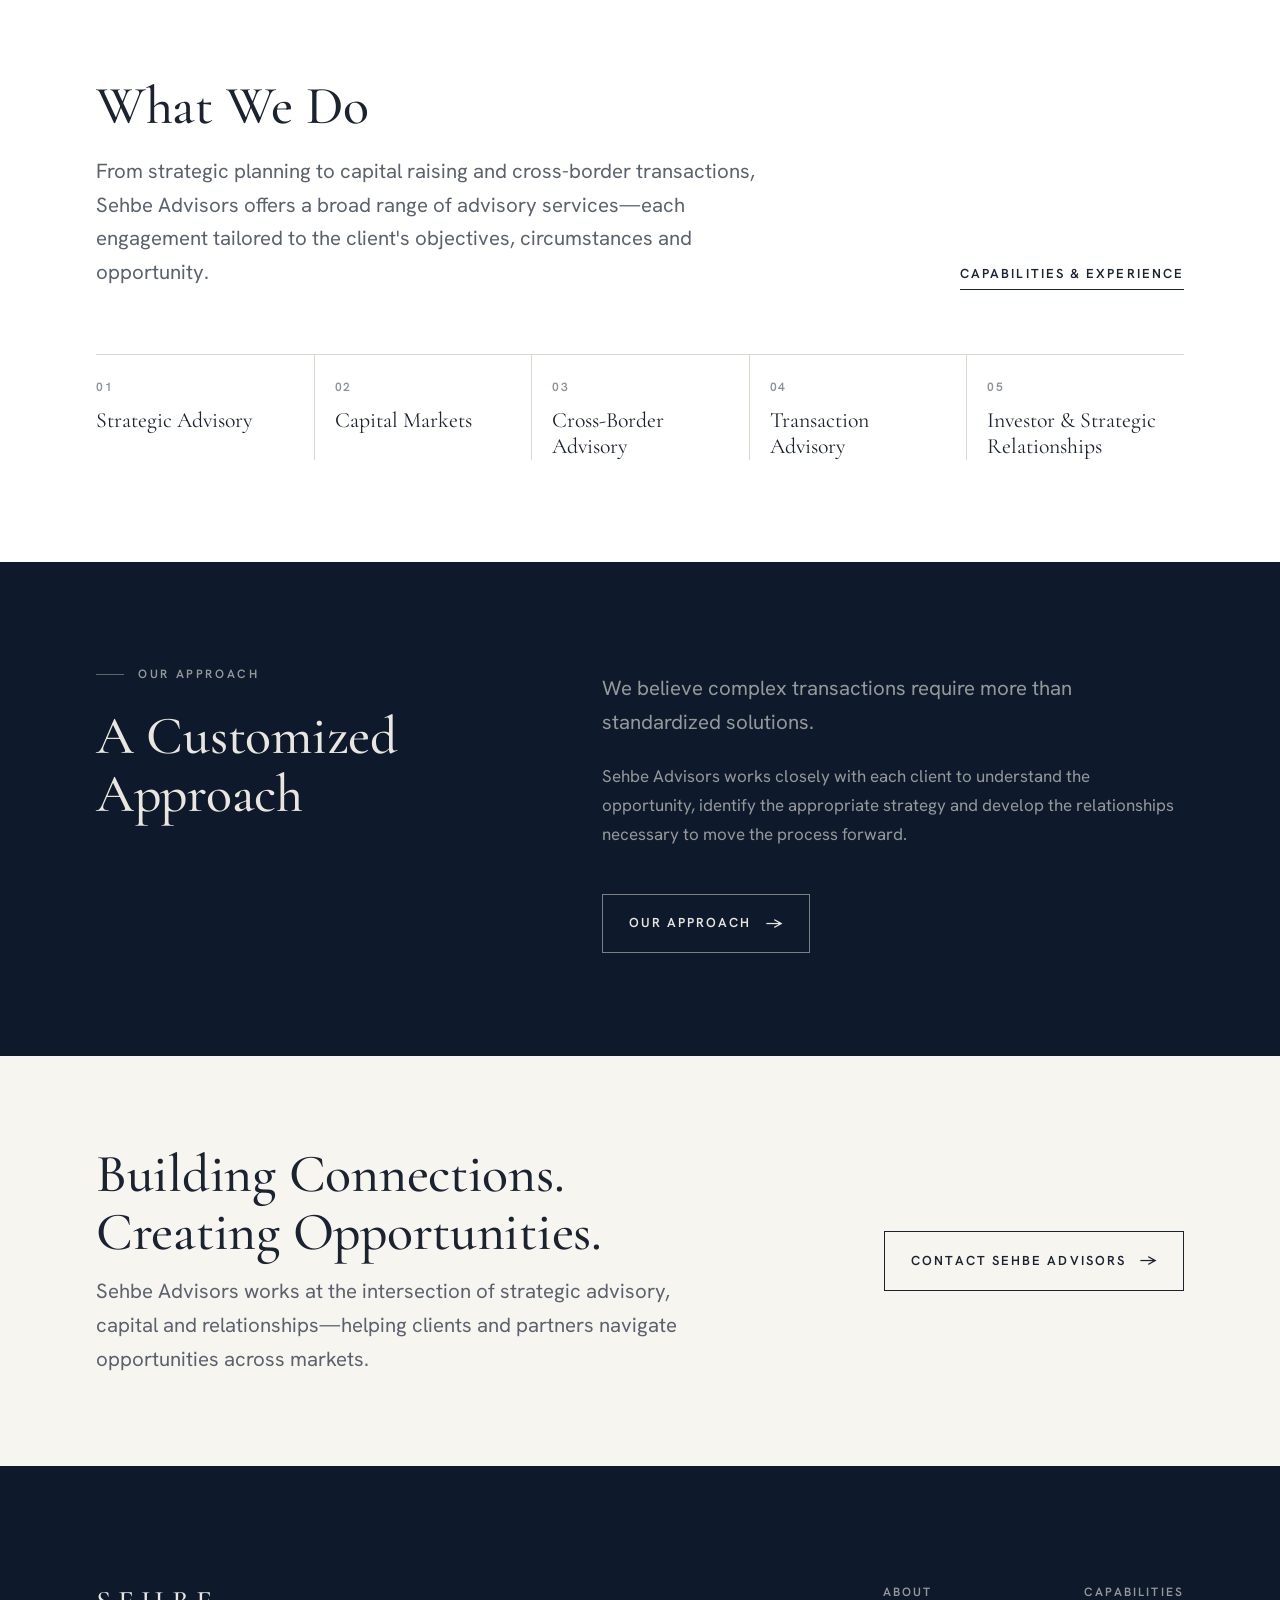
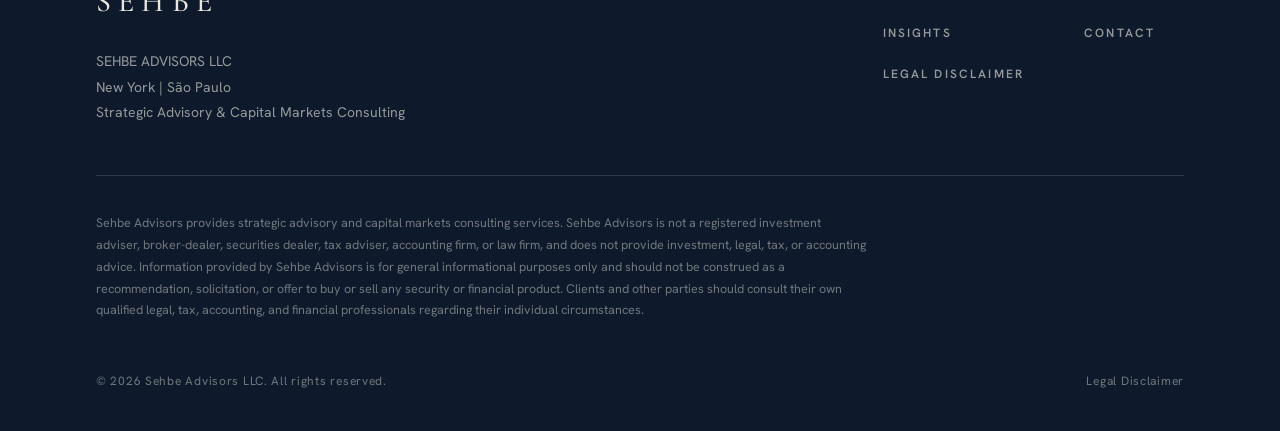
==== commit 8402238d: "Simplify nav, merge pages, tighten copy, add Insights content - Merge Capabilities + Experience, and" ====
--- a/index.html
+++ b/index.html
@@ -13,7 +13,7 @@
   <link rel="preconnect" href="https://fonts.googleapis.com">
   <link rel="preconnect" href="https://fonts.gstatic.com" crossorigin>
   <link href="https://fonts.googleapis.com/css2?family=Cormorant+Garamond:wght@400;500;600&family=Hanken+Grotesk:wght@400;500;600&display=swap" rel="stylesheet">
-  <link rel="stylesheet" href="assets/styles.css">
+  <link rel="stylesheet" href="assets/styles.css?v=2">
 </head>
 <body>
   <header class="site-header">
@@ -66,7 +66,7 @@
             <h2>Independent. Strategic. Cross-Border.</h2>
           </div>
           <div class="body reveal">
-            <p class="lead">Sehbe Advisors works with companies, entrepreneurs, investors and strategic partners to identify opportunities, develop transaction strategies, facilitate relationships and support the execution of complex transactions.</p>
+            <p class="lead">Sehbe Advisors works with companies, entrepreneurs, investors and strategic partners to identify opportunities, shape strategy, facilitate relationships and support the execution of complex transactions.</p>
             <p>With a presence in New York and São Paulo, our approach combines international perspective, local market knowledge and long-term relationships across the United States and Brazil.</p>
             <a class="text-link" href="about.html">About the Firm</a>
           </div>
@@ -81,7 +81,10 @@
     <section class="section white">
       <div class="wrap">
         <div class="section-head reveal">
-          <h2>What We Do</h2>
+          <div>
+            <h2>What We Do</h2>
+            <p class="lead section-lead">From strategic planning to capital raising and cross-border transactions, Sehbe Advisors offers a broad range of advisory services—each engagement tailored to the client's objectives, circumstances and opportunity.</p>
+          </div>
           <a class="text-link" href="capabilities.html">Capabilities &amp; Experience</a>
         </div>
         <ul class="service-row reveal">
@@ -91,33 +94,6 @@
           <li><span class="num">04</span><span class="name">Transaction Advisory</span></li>
           <li><span class="num">05</span><span class="name">Investor &amp; Strategic Relationships</span></li>
         </ul>
-        <p class="eyebrow sub-eyebrow reveal">Selected Areas of Experience</p>
-      <div class="editorial-grid compact">
-        <article class="reveal">
-          <span class="num">01</span>
-          <div><h3>Real Estate</h3><p>Strategic and transaction opportunities involving real estate assets, developments and investments.</p></div>
-        </article>
-        <article class="reveal">
-          <span class="num">02</span>
-          <div><h3>Hospitality</h3><p>Strategic and capital-related opportunities involving hospitality assets and developments.</p></div>
-        </article>
-        <article class="reveal">
-          <span class="num">03</span>
-          <div><h3>Capital Raising</h3><p>Supporting companies and projects seeking domestic and international capital.</p></div>
-        </article>
-        <article class="reveal">
-          <span class="num">04</span>
-          <div><h3>Debt &amp; Fixed Income</h3><p>Experience involving debt instruments, debentures, bonds and other fixed-income opportunities.</p></div>
-        </article>
-        <article class="reveal">
-          <span class="num">05</span>
-          <div><h3>Cross-Border Transactions</h3><p>Connecting businesses and investment opportunities across the United States and Brazil.</p></div>
-        </article>
-        <article class="reveal">
-          <span class="num">06</span>
-          <div><h3>Private Markets</h3><p>Selected opportunities involving privately held companies, assets and investment structures.</p></div>
-        </article>
-      </div>
       </div>
     </section>
 
@@ -131,14 +107,9 @@
           <div class="body reveal">
             <p class="lead">We believe complex transactions require more than standardized solutions.</p>
             <p style="color:var(--muted-on-dark)">Sehbe Advisors works closely with each client to understand the opportunity, identify the appropriate strategy and develop the relationships necessary to move the process forward.</p>
+            <a class="btn" href="about.html#difference">Our Approach</a>
           </div>
         </div>
-      <div class="principles reveal">
-        <div><span class="label">Independence</span><p>Objective and customized strategic advice.</p></div>
-        <div><span class="label">Discretion</span><p>Confidentiality and careful management of sensitive relationships and information.</p></div>
-        <div><span class="label">Technical Knowledge</span><p>Experience across capital markets, transactions and private-market opportunities.</p></div>
-        <div><span class="label">Relationships</span><p>Long-term relationships with entrepreneurs, companies, investors and strategic partners.</p></div>
-      </div>
       </div>
     </section>
 
@@ -178,6 +149,6 @@
       </div>
     </div>
   </footer>
-  <script src="assets/main.js"></script>
+  <script src="assets/main.js?v=2"></script>
 </body>
 </html>
--- a/assets/styles.css
+++ b/assets/styles.css
@@ -90,8 +90,8 @@
 .btn::after { content: "→"; font-size: 15px; letter-spacing: 0; transition: transform 0.25s; }
 .btn:hover { background: var(--ink); color: var(--paper); }
 .btn:hover::after { transform: translateX(4px); }
-.dark .btn { border-color: rgba(233, 230, 223, 0.5); color: var(--text-on-dark); }
-.dark .btn:hover { background: var(--paper); color: var(--navy); border-color: var(--paper); }
+.dark .btn, .hero .btn { border-color: rgba(233, 230, 223, 0.5); color: var(--text-on-dark); }
+.dark .btn:hover, .hero .btn:hover { background: var(--paper); color: var(--navy); border-color: var(--paper); }
 .text-link {
   font-size: 13px; font-weight: 600; letter-spacing: 0.16em; text-transform: uppercase;
   text-decoration: none; border-bottom: 1px solid currentColor; padding-bottom: 4px;
@@ -408,3 +408,13 @@
   .service-row li, .service-row li:nth-child(n) { padding: 16px 0; border-left: 0; flex-direction: row; gap: 16px; align-items: baseline; }
   .sector-list li { grid-template-columns: 1fr; gap: 6px; }
 }
+.service-row:last-child { margin-bottom: 0; }
+.section-lead { margin-top: 20px; max-width: 60ch; }
+
+/* ---------- Insights ---------- */
+.editorial-grid.insights > article { min-height: 0; gap: 36px; }
+.insight-meta { display: flex; align-items: baseline; gap: 16px; }
+.insight-meta .label { font-size: 11px; color: var(--gray-2); }
+.editorial-grid.insights h3 { margin-bottom: 16px; }
+.editorial-grid.insights p { line-height: 1.7; }
+.insight-note { margin-top: 32px; font-size: 13px; color: var(--gray); max-width: 80ch; }
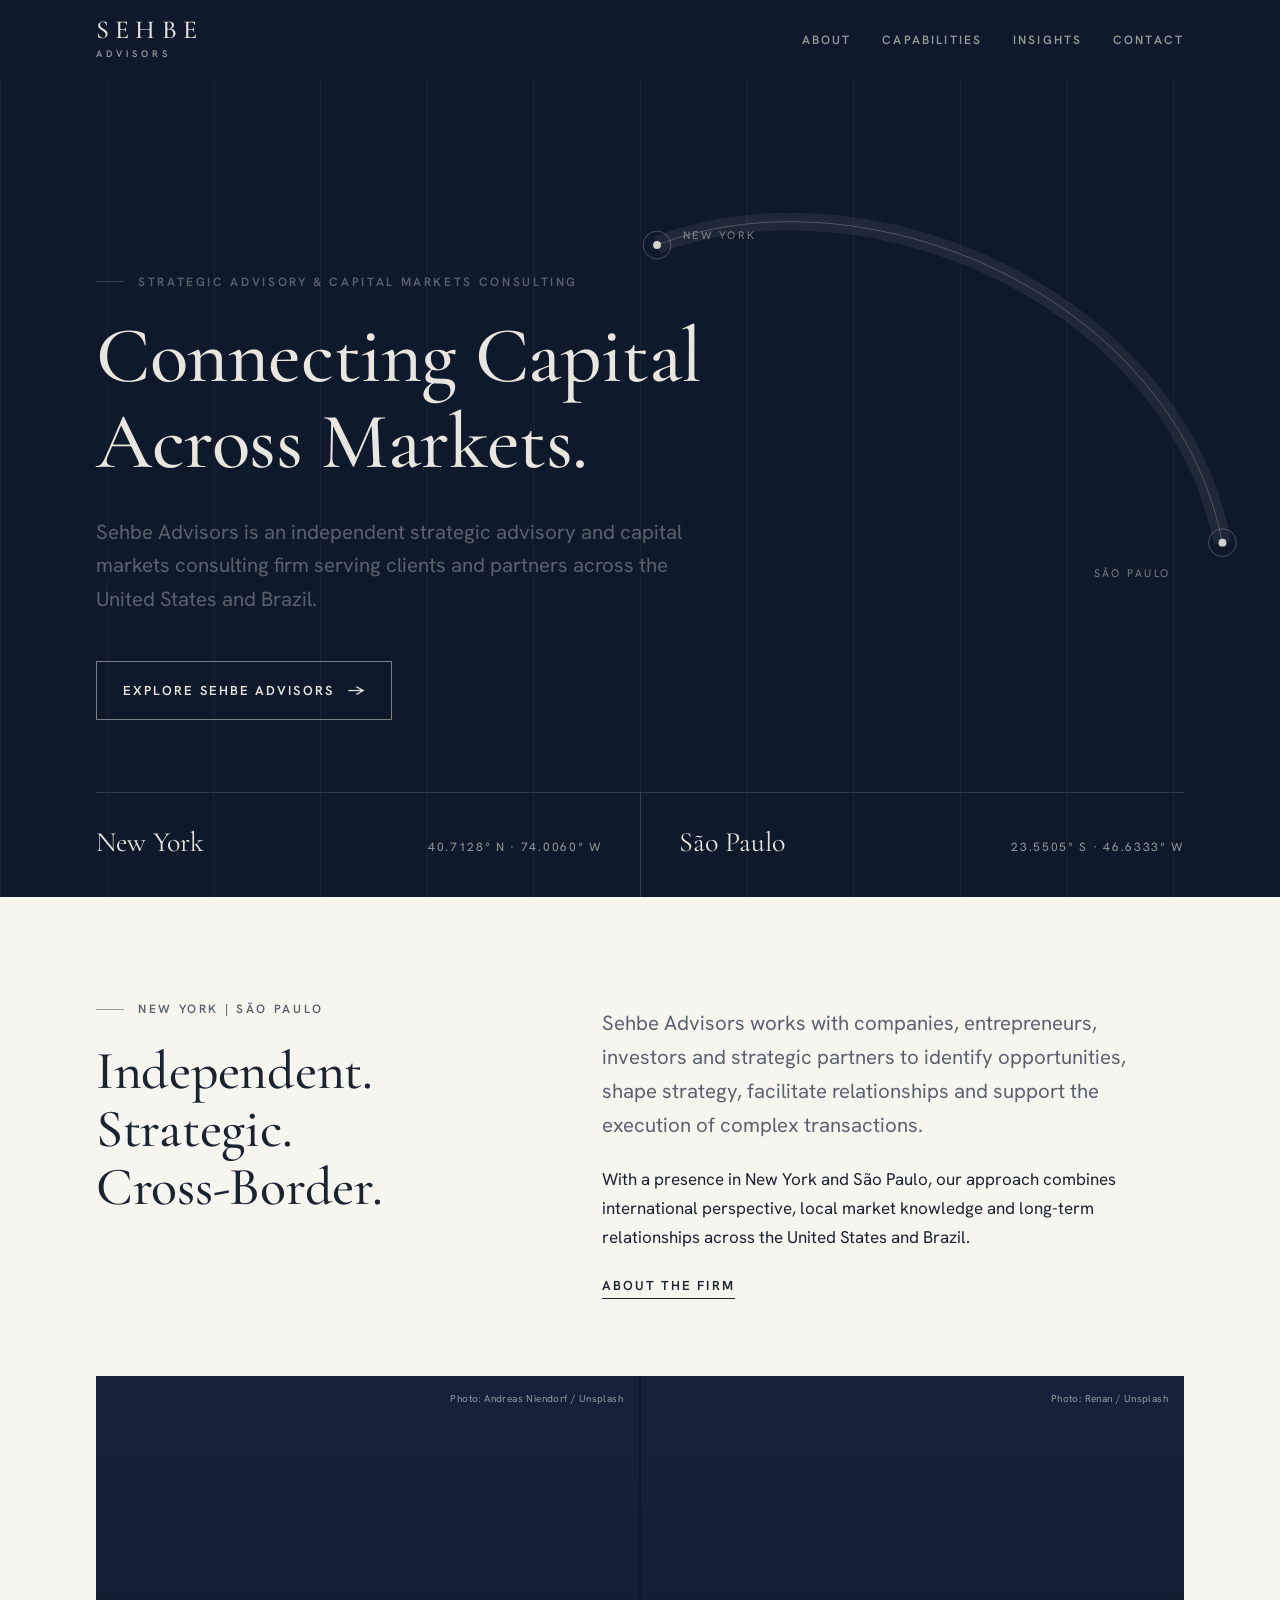
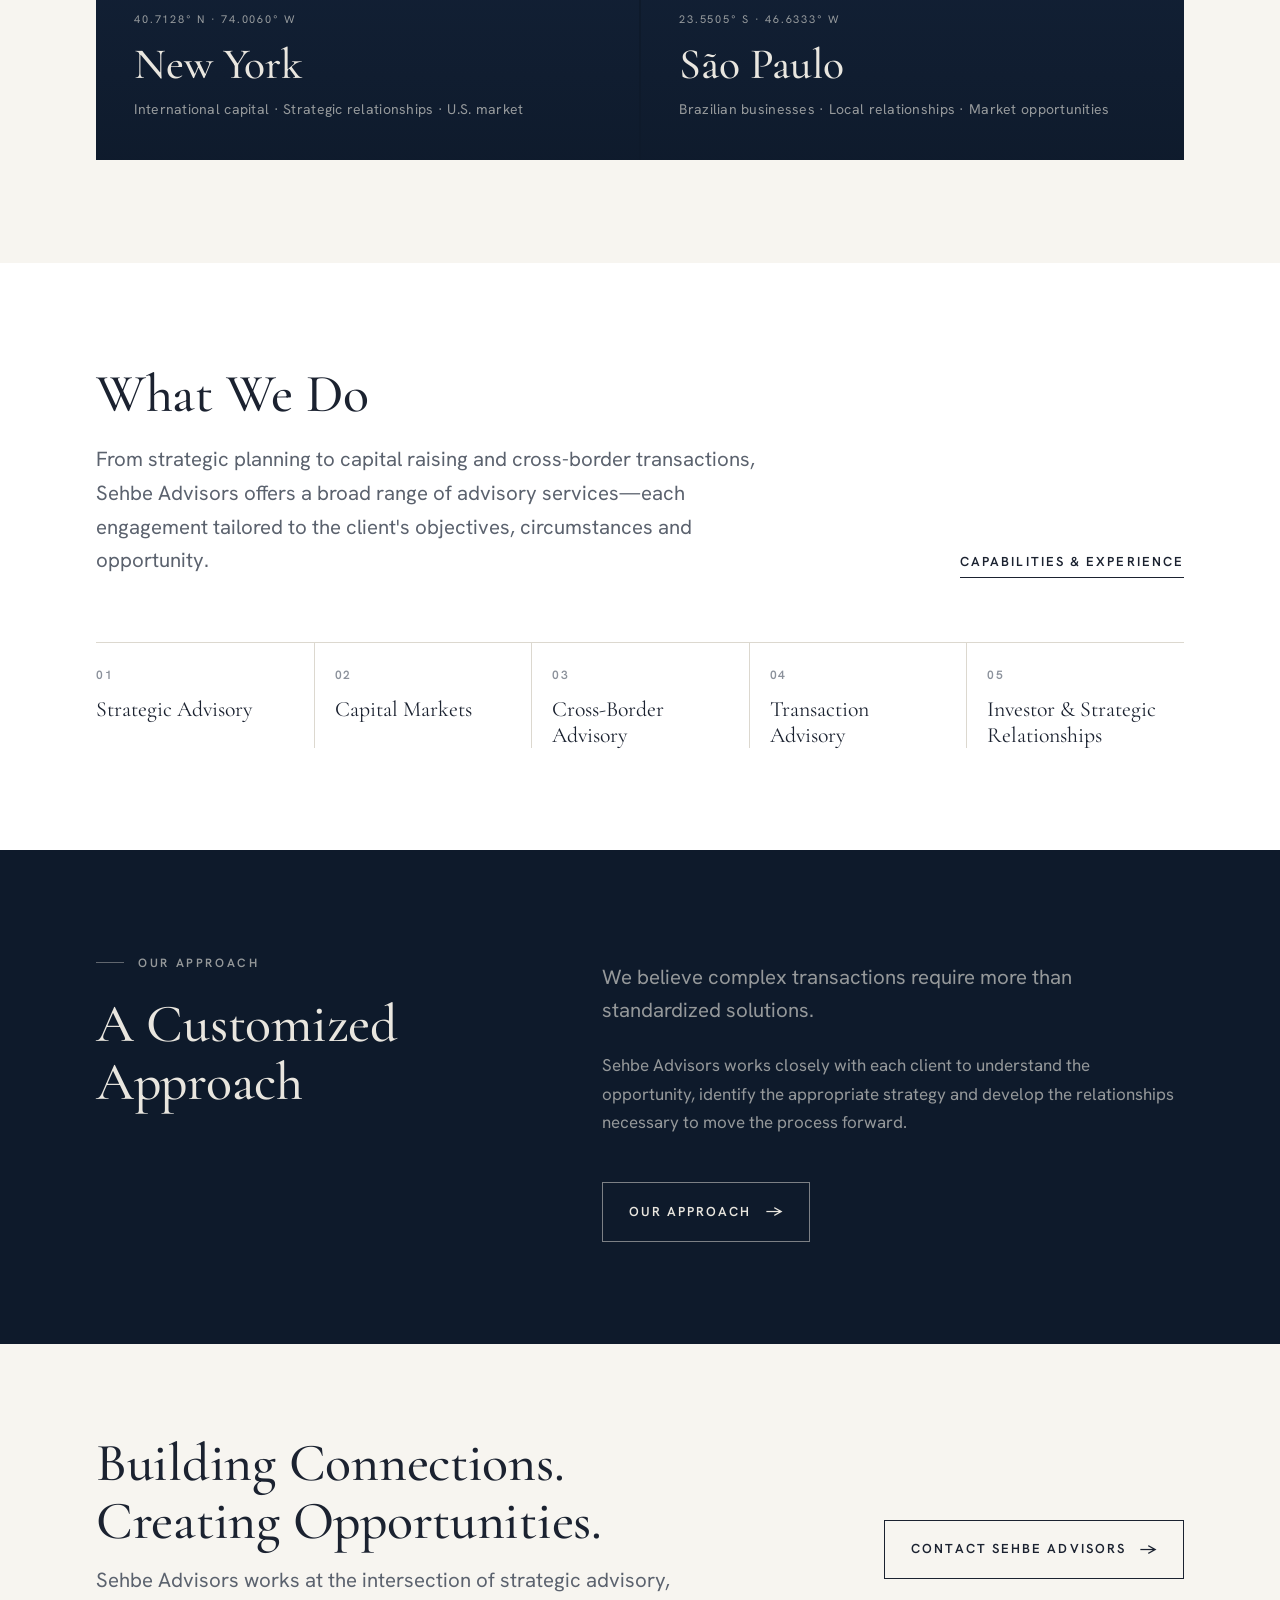
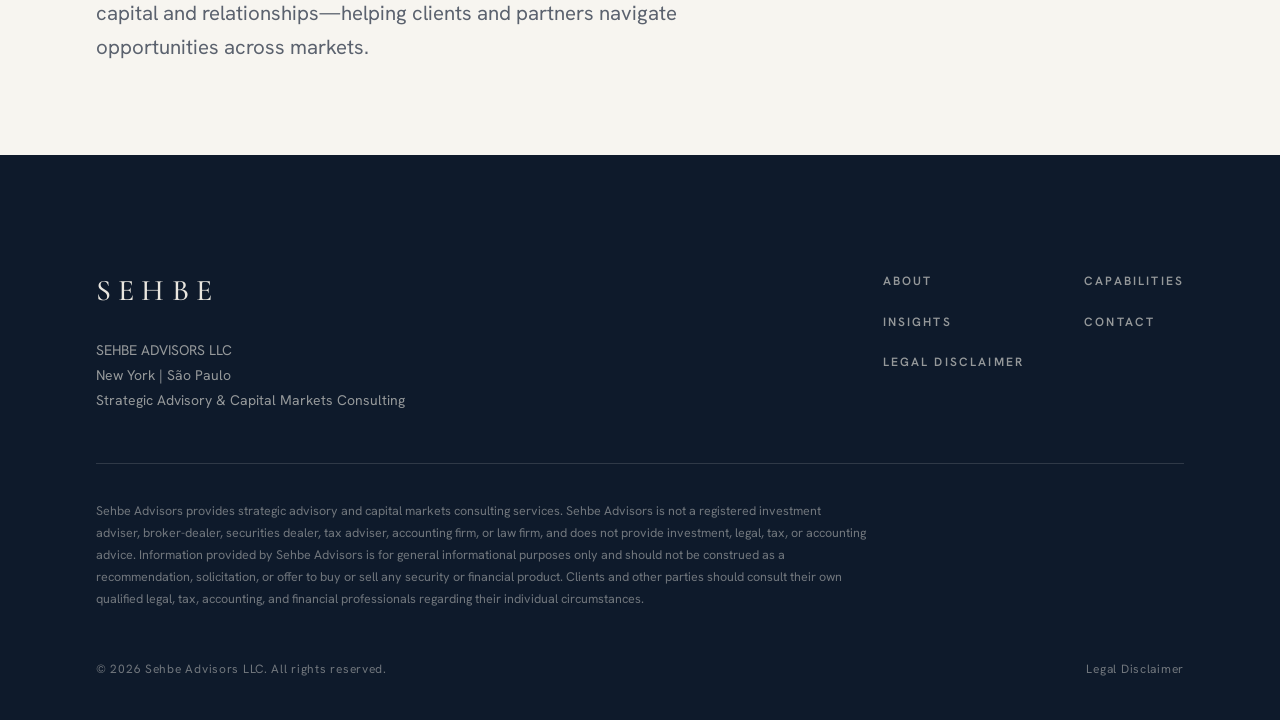
==== commit 6b2279ab: "Add Gabriel's portrait, city photography and bio edit Co-Authored-By: Claude Opus 5.5 <noreply@anthr" ====
--- a/index.html
+++ b/index.html
@@ -13,7 +13,7 @@
   <link rel="preconnect" href="https://fonts.googleapis.com">
   <link rel="preconnect" href="https://fonts.gstatic.com" crossorigin>
   <link href="https://fonts.googleapis.com/css2?family=Cormorant+Garamond:wght@400;500;600&family=Hanken+Grotesk:wght@400;500;600&display=swap" rel="stylesheet">
-  <link rel="stylesheet" href="assets/styles.css?v=2">
+  <link rel="stylesheet" href="assets/styles.css?v=3">
 </head>
 <body>
   <header class="site-header">
@@ -71,9 +71,15 @@
             <a class="text-link" href="about.html">About the Firm</a>
           </div>
         </div>
-        <div class="city-strip reveal">
-          <div><h3>New York</h3><p>International capital · Strategic relationships · U.S. market</p></div>
-          <div><h3>São Paulo</h3><p>Brazilian businesses · Local relationships · Market opportunities</p></div>
+        <div class="city-cards reveal">
+          <div class="city-card" style="--img:url(https://images.unsplash.com/photo-1583759311999-c8821f61e5b0?auto=format&fit=crop&w=1600&q=75)" role="img" aria-label="Lower Manhattan skyline at night">
+            <div><span class="coord">40.7128° N · 74.0060° W</span><h3>New York</h3><p>International capital · Strategic relationships · U.S. market</p></div>
+            <span class="credit"><a href="https://unsplash.com/photos/city-skyline-during-night-time-4WbKrmdJfU0" target="_blank" rel="noopener">Photo: Andreas Niendorf / Unsplash</a></span>
+          </div>
+          <div class="city-card" style="--img:url(https://images.unsplash.com/photo-1554168848-228452c09d60?auto=format&fit=crop&w=1600&q=75)" role="img" aria-label="São Paulo skyline along the Pinheiros river">
+            <div><span class="coord">23.5505° S · 46.6333° W</span><h3>São Paulo</h3><p>Brazilian businesses · Local relationships · Market opportunities</p></div>
+            <span class="credit"><a href="https://unsplash.com/photos/city-during-daytime-TvCRYXwKhfQ" target="_blank" rel="noopener">Photo: Renan / Unsplash</a></span>
+          </div>
         </div>
       </div>
     </section>
@@ -149,6 +155,6 @@
       </div>
     </div>
   </footer>
-  <script src="assets/main.js?v=2"></script>
+  <script src="assets/main.js?v=3"></script>
 </body>
 </html>
--- a/assets/styles.css
+++ b/assets/styles.css
@@ -418,3 +418,27 @@
 .editorial-grid.insights h3 { margin-bottom: 16px; }
 .editorial-grid.insights p { line-height: 1.7; }
 .insight-note { margin-top: 32px; font-size: 13px; color: var(--gray); max-width: 80ch; }
+
+/* ---------- Photography ---------- */
+.city-cards { display: grid; grid-template-columns: 1fr 1fr; gap: 2px; margin-top: clamp(48px, 6vw, 80px); background: var(--navy); }
+.city-card {
+  position: relative; min-height: clamp(300px, 30vw, 400px);
+  display: flex; flex-direction: column; justify-content: flex-end;
+  padding: clamp(24px, 3vw, 40px);
+  color: var(--text-on-dark);
+  background: linear-gradient(180deg, rgba(14,26,43,0.05) 20%, rgba(14,26,43,0.9) 100%), var(--img) center/cover no-repeat, var(--navy-2);
+}
+.city-card .coord { display: block; font-size: 11px; letter-spacing: 0.16em; color: var(--muted-on-dark); margin-bottom: 10px; }
+.city-card h3 { font-size: clamp(32px, 3.4vw, 46px); margin: 0 0 8px; }
+.city-card p { color: var(--muted-on-dark); font-size: 14px; letter-spacing: 0.02em; }
+.credit { position: absolute; top: 14px; right: 16px; font-size: 10px; letter-spacing: 0.04em; }
+.credit a { color: rgba(233,230,223,0.6); text-decoration: none; }
+.credit a:hover { color: var(--text-on-dark); }
+.page-hero.has-photo {
+  background: linear-gradient(180deg, rgba(14,26,43,0.80), rgba(14,26,43,0.94)), var(--hero-img) center/cover no-repeat, var(--navy);
+}
+.portrait { aspect-ratio: 1 / 1; background: #ececec; }
+.portrait img { object-position: center top; }
+@media (max-width: 640px) {
+  .city-cards { grid-template-columns: 1fr; }
+}
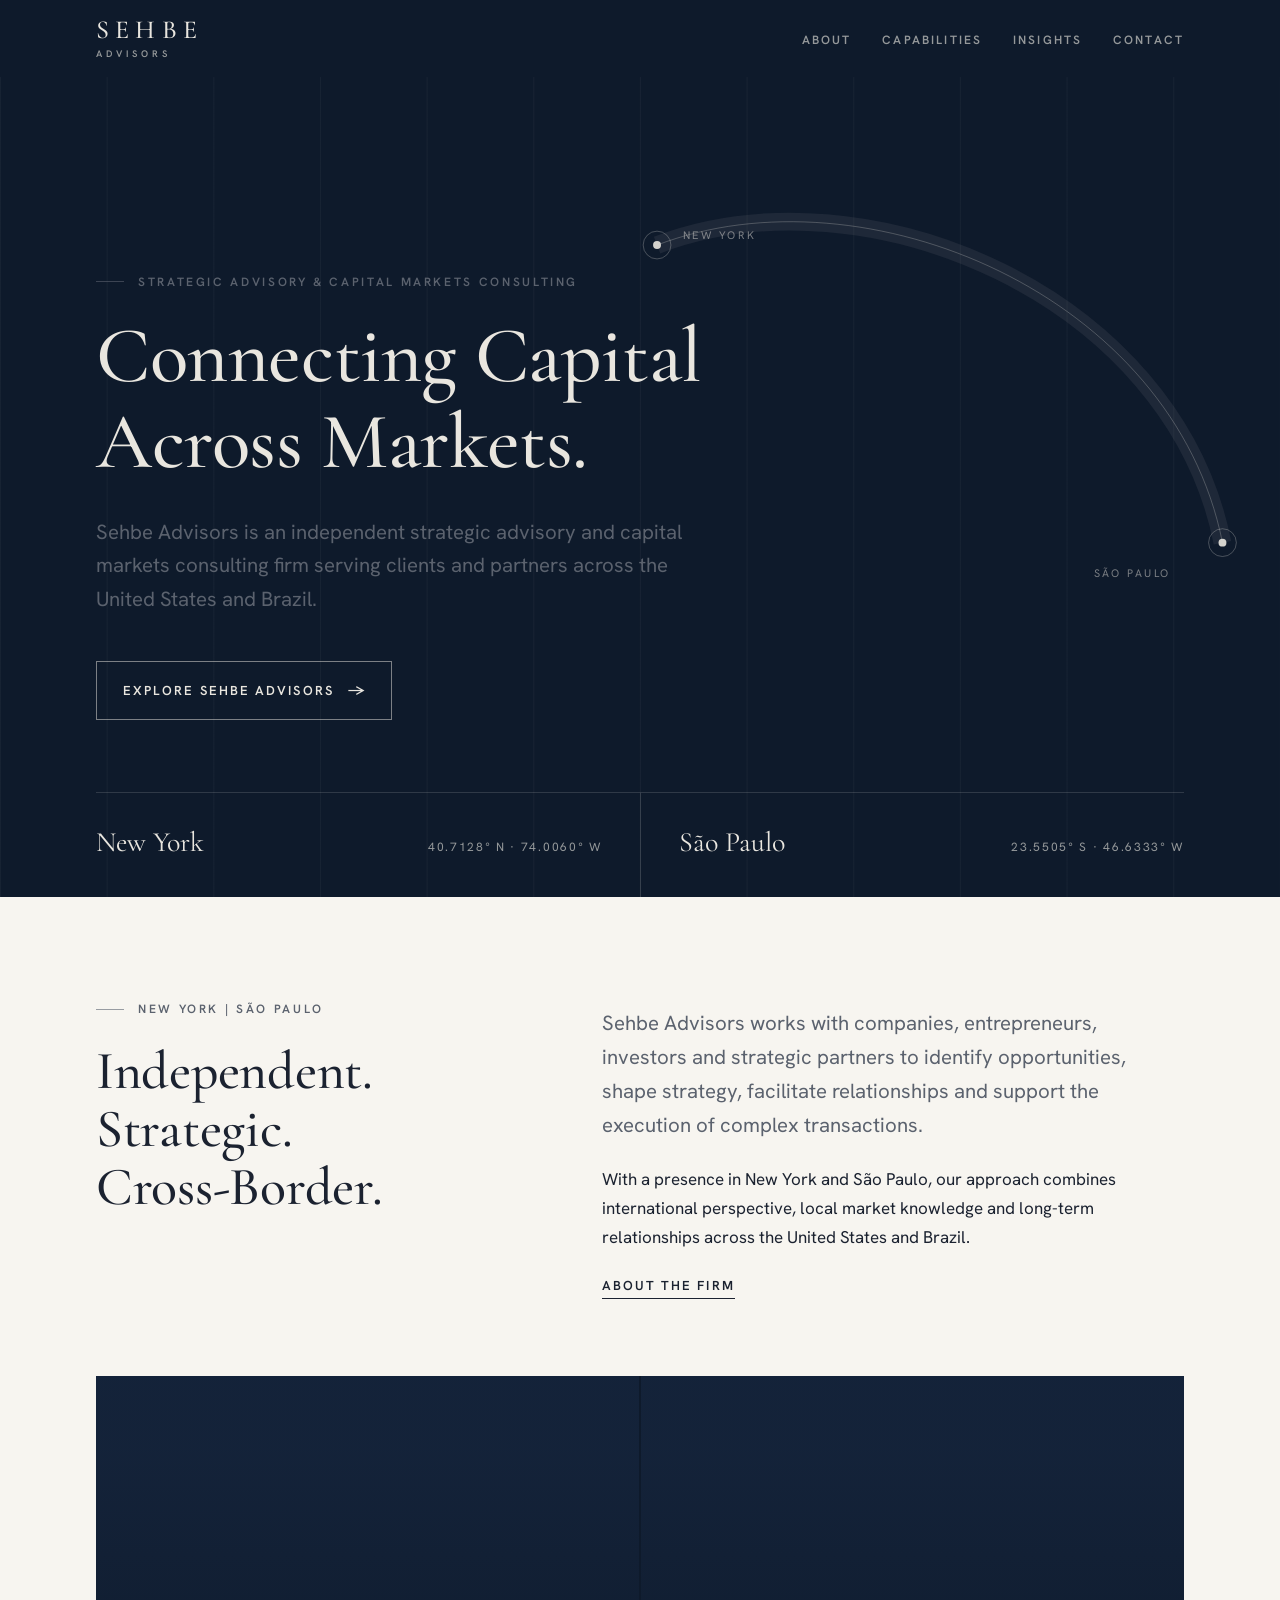
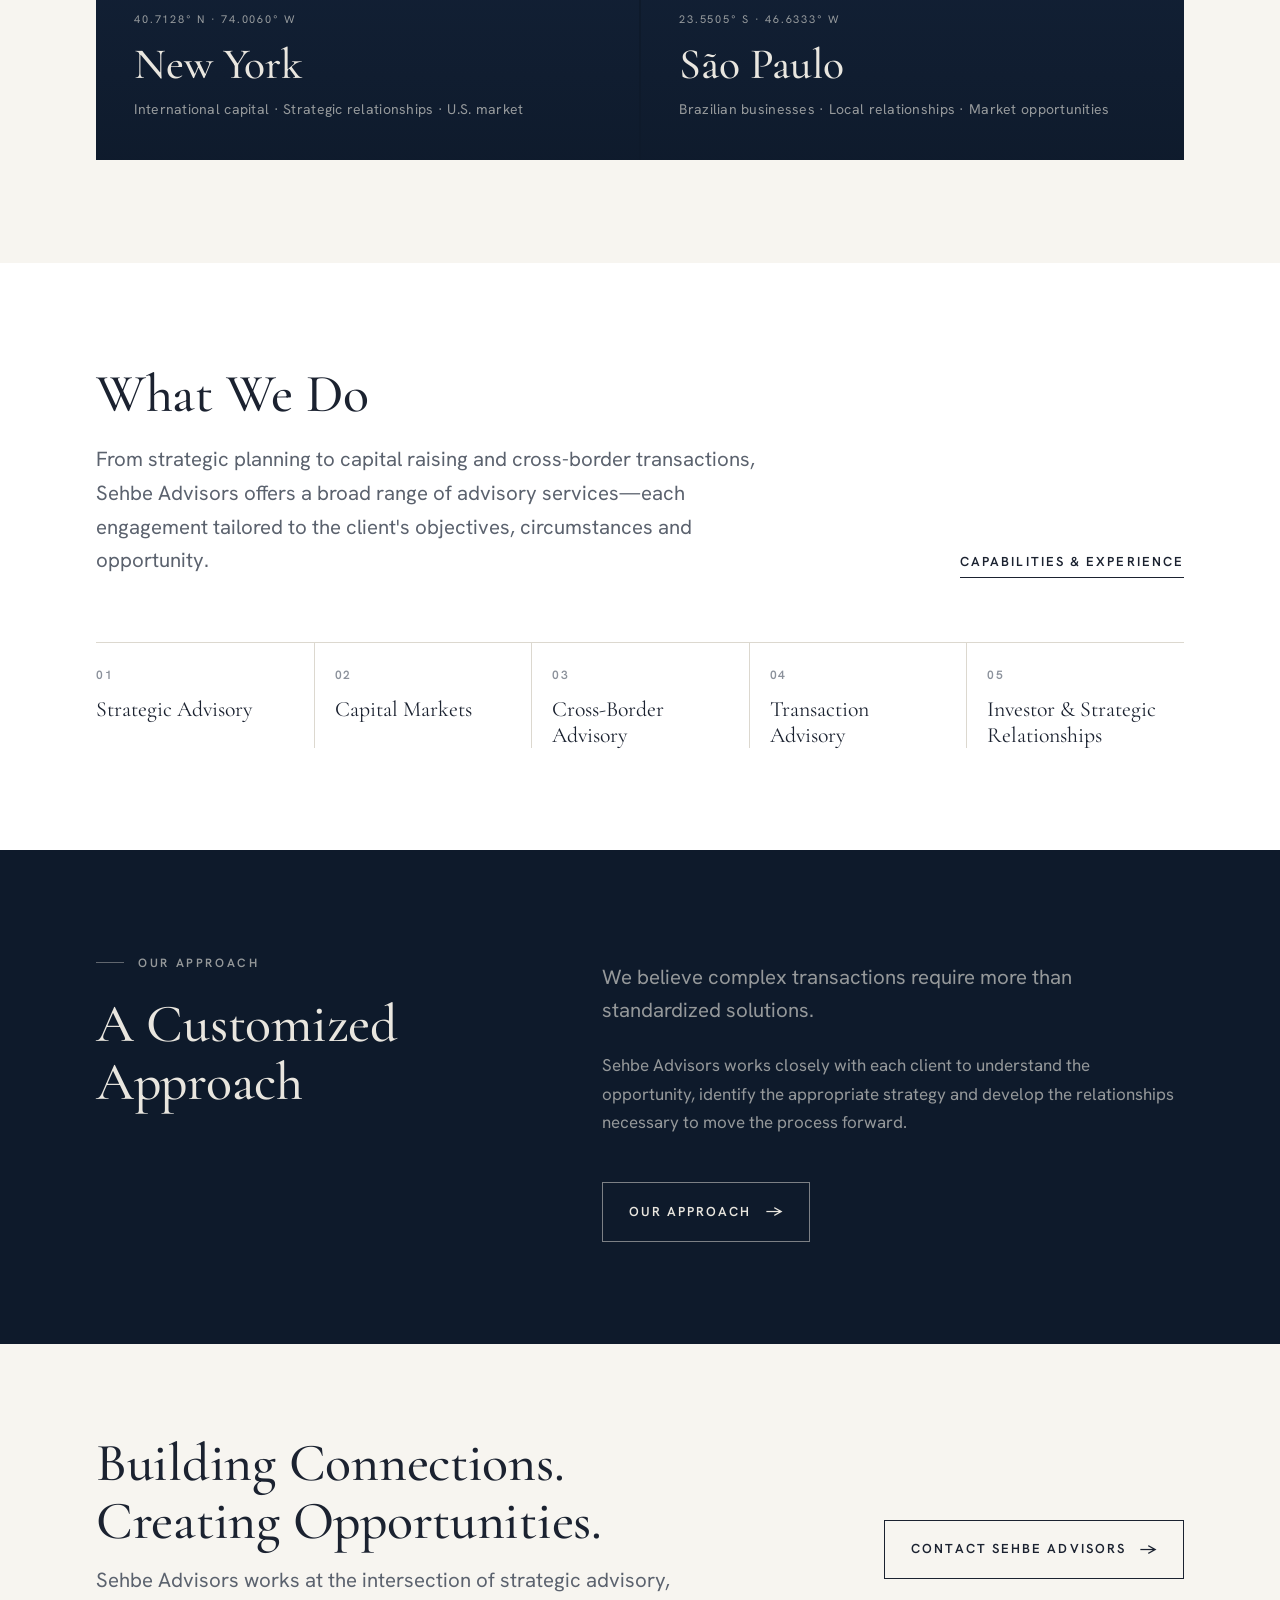
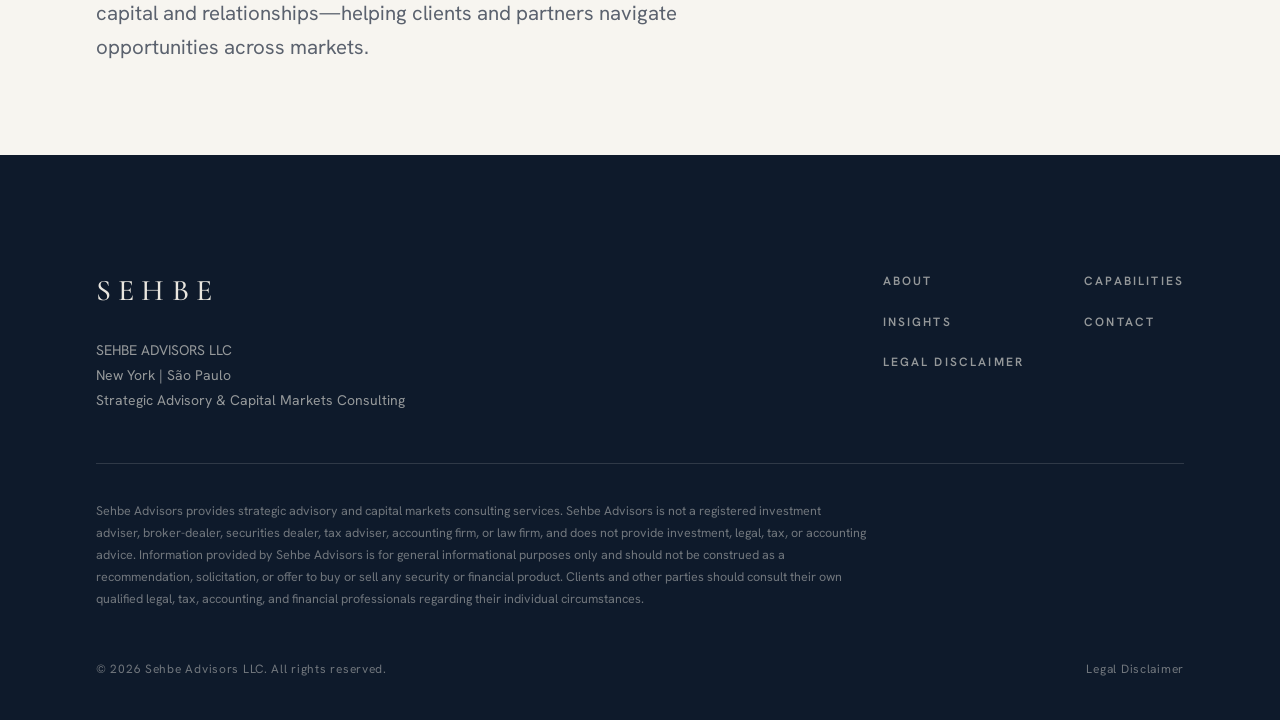
==== commit b3bcc280: "Remove photo credits from city cards Co-Authored-By: Claude Opus 5.5 <noreply@anthropic.com>" ====
--- a/index.html
+++ b/index.html
@@ -74,11 +74,9 @@
         <div class="city-cards reveal">
           <div class="city-card" style="--img:url(https://images.unsplash.com/photo-1583759311999-c8821f61e5b0?auto=format&fit=crop&w=1600&q=75)" role="img" aria-label="Lower Manhattan skyline at night">
             <div><span class="coord">40.7128° N · 74.0060° W</span><h3>New York</h3><p>International capital · Strategic relationships · U.S. market</p></div>
-            <span class="credit"><a href="https://unsplash.com/photos/city-skyline-during-night-time-4WbKrmdJfU0" target="_blank" rel="noopener">Photo: Andreas Niendorf / Unsplash</a></span>
           </div>
           <div class="city-card" style="--img:url(https://images.unsplash.com/photo-1554168848-228452c09d60?auto=format&fit=crop&w=1600&q=75)" role="img" aria-label="São Paulo skyline along the Pinheiros river">
             <div><span class="coord">23.5505° S · 46.6333° W</span><h3>São Paulo</h3><p>Brazilian businesses · Local relationships · Market opportunities</p></div>
-            <span class="credit"><a href="https://unsplash.com/photos/city-during-daytime-TvCRYXwKhfQ" target="_blank" rel="noopener">Photo: Renan / Unsplash</a></span>
           </div>
         </div>
       </div>
